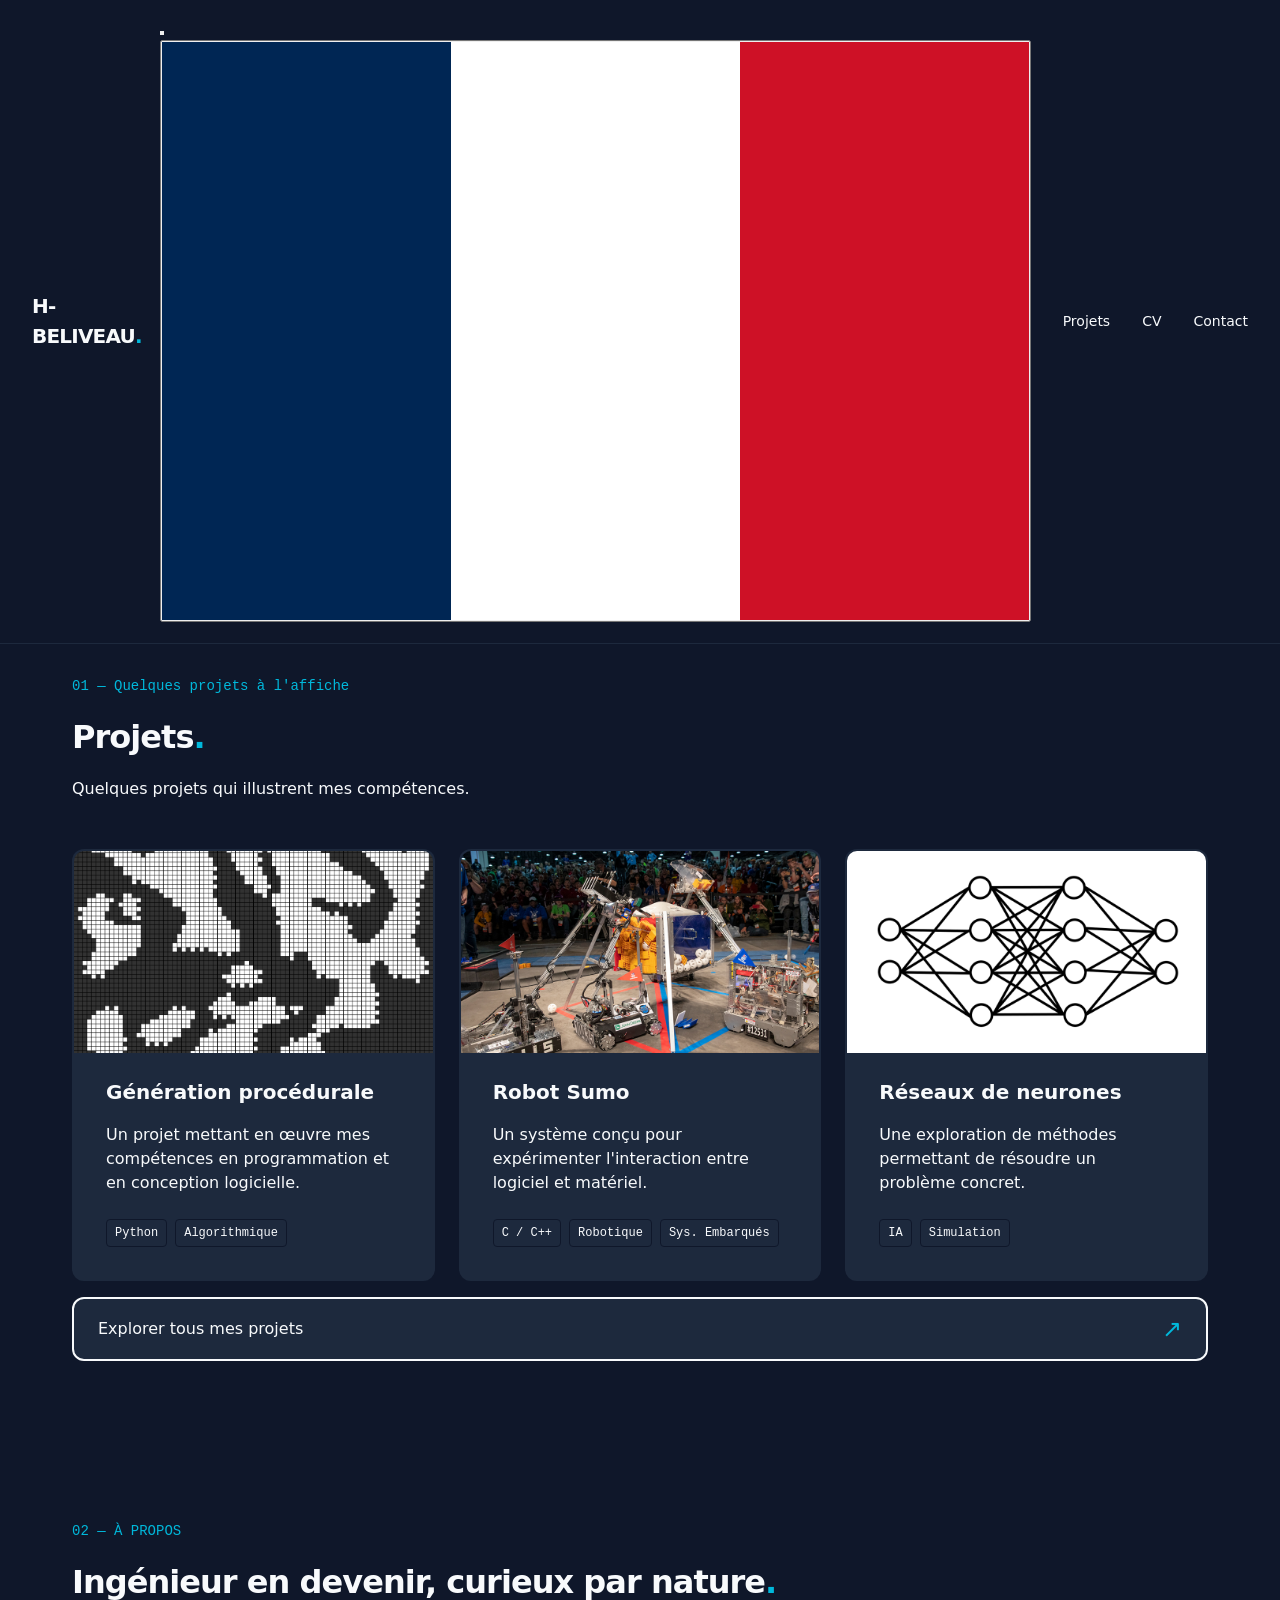
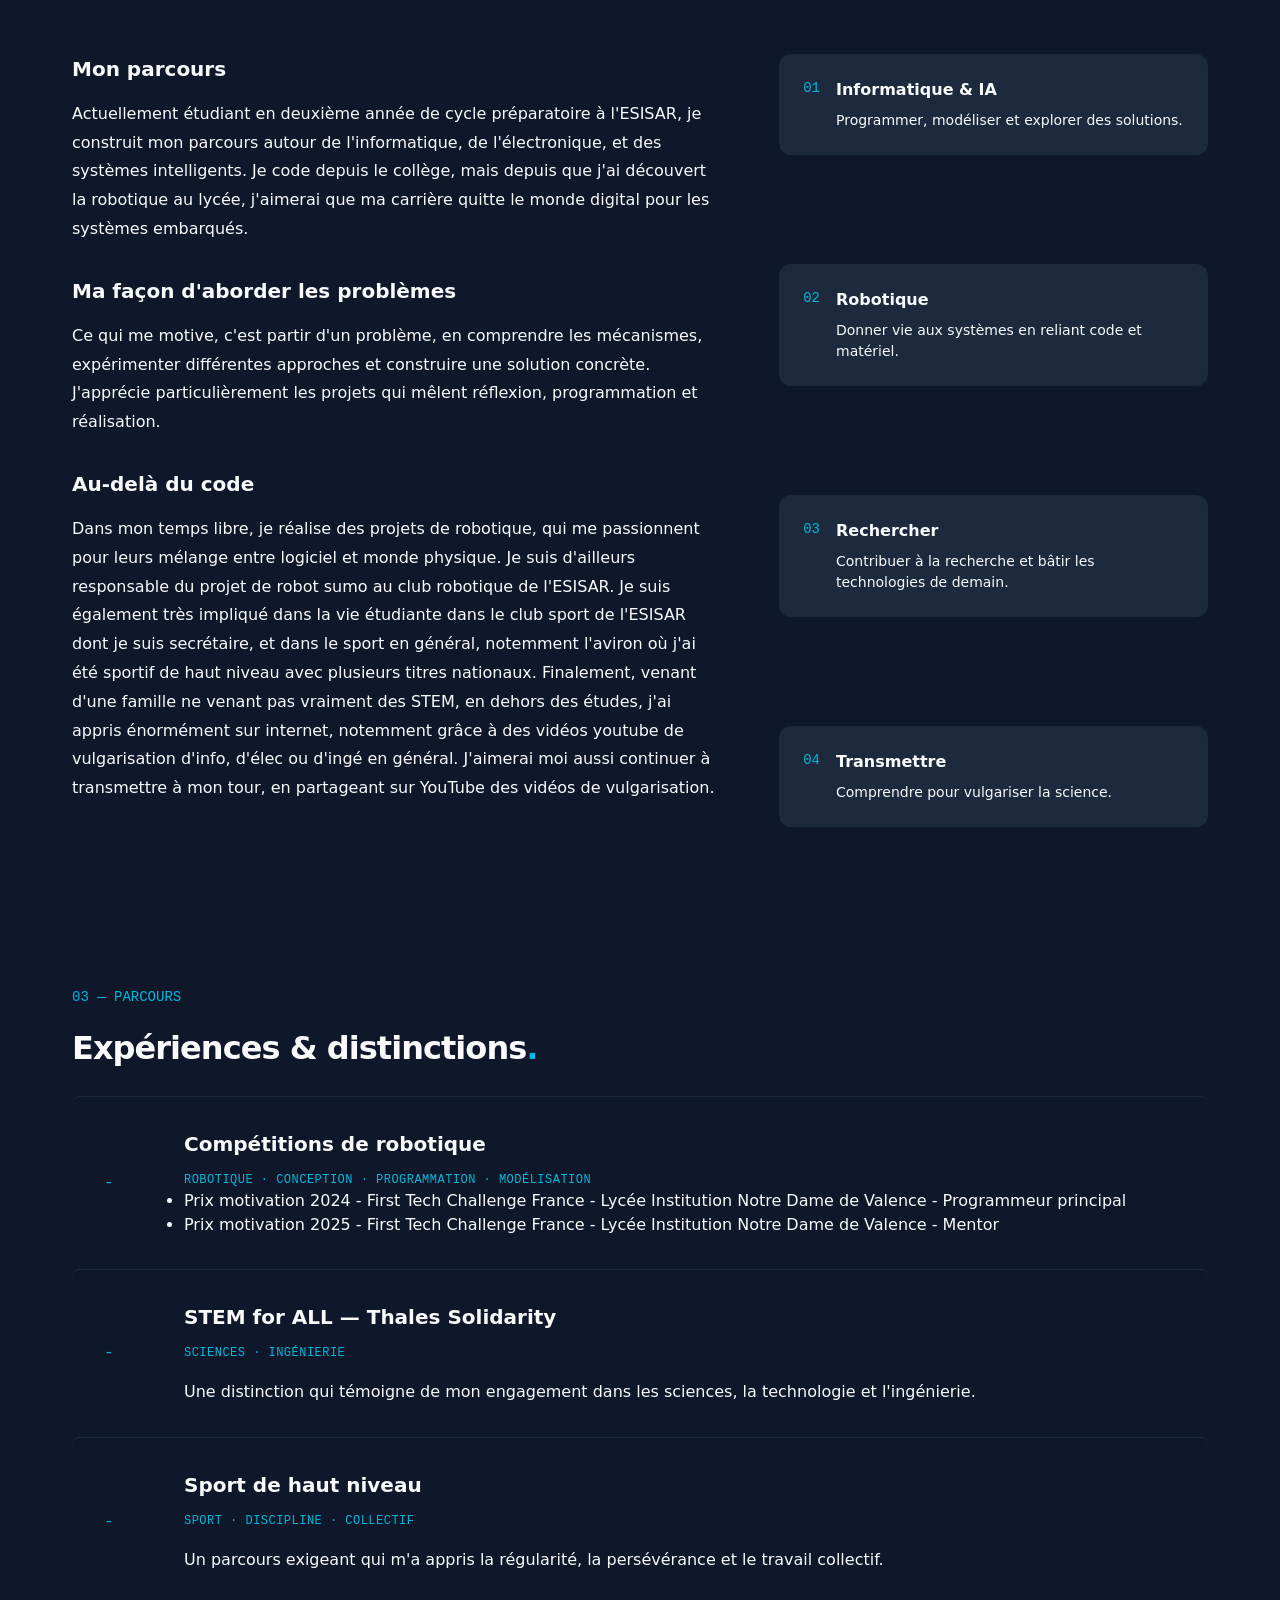
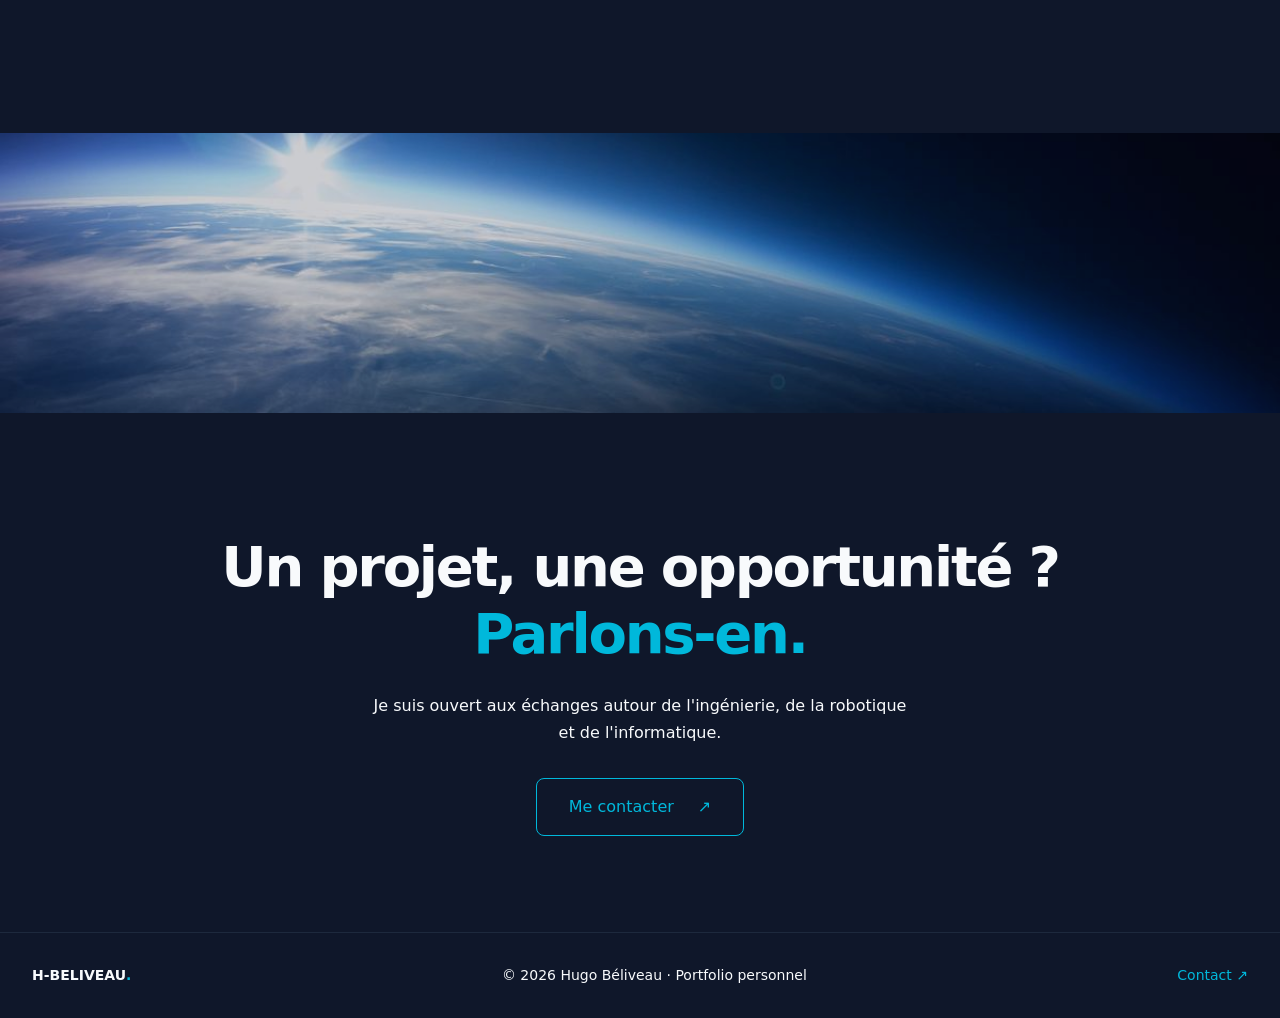
==== index-DESKTOP-DIQL46I.html @ 42231eb1 "Accueil du portfolio terminé" ====
<!DOCTYPE html>
<html lang="fr">
<head>
    <meta charset="UTF-8">
    <meta name="viewport" content="width=device-width, initial-scale=1.0">
    <title>Portfolio - H-BELIVEAU</title>

    <link href="styles/base/reset.css" rel="stylesheet">
    <link href="styles/base/variables.css" rel="stylesheet">
    <link href="styles/main.css" rel="stylesheet">

    <link href="styles/components/nav.css" rel="stylesheet">

    <script src="scripts/main.js" defer></script>

    <link rel="icon" type="image/png" href="assets/icons/logo.png">
</head>
<body>

<header class="site-header">
    <nav class="nav-container" aria-label="Navigation principale">
        <a class="nav-logo" href="index.html">H-BELIVEAU<span>.</span></a>

        <ul class="nav-links">
            <div class="nav-controls">
                <button id="theme-toggle" class="nav-control" aria-label="Changer de thème" title="Changer de thème">
                    <svg id="theme-icon" viewBox="0 0 24 24" aria-hidden="true">
                        <circle cx="12" cy="12" r="4"/>
                        <path d="M12 2v2m0 16v2M4.93 4.93l1.42 1.42m11.3 11.3 1.42 1.42M2 12h2m16 0h2M4.93 19.07l1.42-1.42m11.3-11.3 1.42-1.42"/>
                    </svg>
                </button>

                <span class="nav-control-divider" aria-hidden="true"></span>

                <button id="language-toggle" class="nav-control"
                        aria-label="Passer en anglais" title="Switch to English">
                    <img id="language-icon"
                        src="assets/icons/Flag_of_France.svg"
                        alt="">
                </button>
            </div>
            <li><a href="#projets">Projets</a></li>
            <li><a href="pages/cv.html">CV</a></li>
            <li><a href="pages/contact.html">Contact</a></li>
        </ul>
    </nav>
</header>

<main>
<section class="hero">
    <div class="hero-portrait-container">
        <img class="hero-portrait" src="assets/images/portrait.jpeg" alt="Portrait de Hugo Béliveau">
        <p class="portrait-name">Hugo Béliveau</p>
    </div>

    <div class="hero-content">
        <p class="hero-tag">ÉTUDIANT INGÉNIEUR · ESISAR</p>

        <h1 data-fr="Concevoir,<br><span>comprendre, innover.</span>"
            data-en="Design,<br><span>understand, innovate.</span>">
        </h1>

        <p class="hero-description">
            Passionné par l'informatique, la robotique et les systèmes intelligents,
            je transforme des idées en projets concrets.
        </p>

        <a class="hero-link" href="#projets">Découvrir mes projets ↗</a>
    </div>
</section>

<section class="projects" id="projets">
    <p class="section-tag">01 — Quelques projets à l'affiche</p>

    <h2>Projets<span>.</span></h2>
    <p class="projects-intro">
        Quelques projets qui illustrent mes compétences.
    </p>

    <div class="projects-grid">
        <article class="project-card">
            <img class="project-image" src="assets/images/python_sim.png" alt="Illustration du projet informatique">

            <h3>Génération procédurale</h3>
            <p>Un projet mettant en œuvre mes compétences en programmation et en conception logicielle.</p>
            <div class="project-tags">
                <span>Python</span>
                <span>Algorithmique</span>
            </div>
        </article>

        <article class="project-card">
            <img class="project-image" src="assets/images/ftc.png" alt="Illustration du projet informatique">

            <h3>Robot Sumo</h3>
            <p>Un système conçu pour expérimenter l'interaction entre logiciel et matériel.</p>
            <div class="project-tags">
                <span>C / C++</span>
                <span>Robotique</span>
                <span>Sys. Embarqués</span>
            </div>
        </article>

        <article class="project-card">
            <img class="project-image" src="assets/images/NeuralNetwork.png" alt="Illustration du projet informatique">

            <h3>Réseaux de neurones</h3>
            <p>Une exploration de méthodes permettant de résoudre un problème concret.</p>
            <div class="project-tags">
                <span>IA</span>
                <span>Simulation</span>
            </div>
        </article>
    </div>
    <a href="pages/projets.html" class="all-projects-link">
        <span>Explorer tous mes projets</span>
        <span class="all-projects-arrow">↗</span>
    </a>
</section>

<section class="about" id="apropos">
    <p class="section-tag">02 — À PROPOS</p>
    <h2>Ingénieur en devenir, curieux par nature<span>.</span></h2>

    <div class="about-content">
        <div class="about-text">
            <h3>Mon parcours</h3>
            <p>
                Actuellement étudiant en deuxième année de cycle préparatoire à l'ESISAR,
                je construit mon parcours autour de l'informatique, de l'électronique, et des systèmes intelligents.
                Je code depuis le collège, mais depuis que j'ai découvert la robotique au lycée, j'aimerai que ma
                carrière quitte le monde digital pour les systèmes embarqués.
            </p>

            <h3>Ma façon d'aborder les problèmes</h3>
            <p>
                Ce qui me motive, c'est partir d'un problème, en comprendre
                les mécanismes, expérimenter différentes approches et
                construire une solution concrète. J'apprécie particulièrement
                les projets qui mêlent réflexion, programmation et réalisation.
            </p>

            <h3>Au-delà du code</h3>
            <p>
                Dans mon temps libre, je réalise des projets de robotique, qui me passionnent pour leurs mélange entre logiciel
                et monde physique. Je suis d'ailleurs responsable du projet de robot sumo au club robotique de l'ESISAR.
                Je suis également très impliqué dans la vie étudiante dans le club sport de l'ESISAR dont je suis secrétaire, et 
                dans le sport en général, notemment l'aviron où j'ai été sportif de haut niveau avec plusieurs titres nationaux.
                Finalement, venant d'une famille ne venant pas vraiment des STEM, en dehors des études, j'ai appris énormément
                sur internet, notemment grâce à des vidéos youtube de vulgarisation d'info, d'élec ou d'ingé en général. J'aimerai
                moi aussi continuer à transmettre à mon tour, en partageant sur YouTube des vidéos de vulgarisation.
            </p>
        </div>

        <aside class="about-highlights">
            <div class="highlight">
                <span class="highlight-number">01</span>
                <div>
                    <h4>Informatique & IA</h4>
                    <p>Programmer, modéliser et explorer des solutions.</p>
                </div>
            </div>

            <div class="highlight">
                <span class="highlight-number">02</span>
                <div>
                    <h4>Robotique</h4>
                    <p>Donner vie aux systèmes en reliant code et matériel.</p>
                </div>
            </div>

            <div class="highlight">
                <span class="highlight-number">03</span>
                <div>
                    <h4>Rechercher</h4>
                    <p>Contribuer à la recherche et bâtir les technologies de demain.</p>
                </div>
            </div>

            <div class="highlight">
                <span class="highlight-number">04</span>
                <div>
                    <h4>Transmettre</h4>
                    <p>Comprendre pour vulgariser la science.</p>
                </div>
            </div>
        </aside>
    </div>
</section>

<section class="experience" id="experience">
    <p class="section-tag">03 — PARCOURS</p>
    <h2>Expériences & distinctions<span>.</span></h2>

    <div class="experience-list">
        <article class="experience-item">
            <span class="experience-number">-</span>
            <div class="experience-content">
                <h3>Compétitions de robotique</h3>
                <p class="experience-category">ROBOTIQUE · CONCEPTION · PROGRAMMATION · MODÉLISATION</p>
                <ul>
                    <li>Prix motivation 2024 - First Tech Challenge France - Lycée Institution Notre Dame de Valence - Programmeur principal</li>
                    <li>Prix motivation 2025 - First Tech Challenge France - Lycée Institution Notre Dame de Valence - Mentor</li>
                </ul>
            </div>
        </article>

        <article class="experience-item">
            <span class="experience-number">-</span>
            <div class="experience-content">
                <h3>STEM for ALL — Thales Solidarity</h3>
                <p class="experience-category">SCIENCES · INGÉNIERIE</p>
                <p>
                    Une distinction qui témoigne de mon engagement dans
                    les sciences, la technologie et l'ingénierie.
                </p>
            </div>
        </article>

        <article class="experience-item">
            <span class="experience-number">-</span>
            <div class="experience-content">
                <h3>Sport de haut niveau</h3>
                <p class="experience-category">SPORT · DISCIPLINE · COLLECTIF</p>
                <p>
                    Un parcours exigeant qui m'a appris la régularité,
                    la persévérance et le travail collectif.
                </p>
            </div>
        </article>
    </div>
</section>

<section class="visual-break" aria-hidden="true">
    <img src="assets/images/large_planet.jpg" alt="">
</section>

<section class="contact" id="contact">
    <h2>Un projet, une opportunité ?<br><span>Parlons-en.</span></h2>

    <p class="contact-description">
        Je suis ouvert aux échanges autour de l'ingénierie,
        de la robotique et de l'informatique.
    </p>

    <a class="contact-link" href="pages/contact.html">
        Me contacter <span>↗</span>
    </a>
</section>
</main>


<footer class="site-footer">
    <a class="footer-logo" href="index.html">H-BELIVEAU<span>.</span></a>
    <p>© 2026 Hugo Béliveau · Portfolio personnel</p>
    <a href="pages/contact.html">Contact ↗</a>
</footer>

</body>
</html>
---- styles/base/variables.css ----
:root {
    /* --- 1. PRIMITIFS : Couleurs brutes --- */
    --color-slate-900: rgb(15, 23, 42);
    --color-slate-800: rgb(29, 41, 61);
    --color-slate-50: rgb(248, 250, 252);
    --color-cyan-500: rgb(0, 184, 219);

    /* --- 2. SÉMANTIQUES : Rôles visuels --- */
    --bg-main: var(--color-slate-900);
    --bg-surface: var(--color-slate-800);
    --text-primary: var(--color-slate-50);
    --color-accent: var(--color-cyan-500);

    /* --- 3. TYPOGRAPHIE --- */
    --font-sans: 'Inter', system-ui, -apple-system, sans-serif;
    --font-mono: 'Fira Code', ui-monospace, monospace;

    --text-xs: 0.75rem;   /* 12px - Badges, petits tags */
    --text-sm: 0.875rem;  /* 14px - Métadonnées, dates, descriptions secondaires */
    --text-base: 1rem;    /* 16px - Corps de texte principal */
    --text-lg: 1.25rem;   /* 20px - Sous-titres, H3 */
    --text-xl: 1.5rem;    /* 24px - Titres de cartes, H2 */
    --text-2xl: 2rem;     /* 32px - Grands titres */
    --text-3xl: 2.5rem;   /* 40px - Titre principal du Hero */

    /* --- 4. ESPACEMENTS & RAYONS (Border Radius) --- */
    --space-3xs: 0.25rem; /*  4px - Espacement ultra-serré (ex: icône + texte) */
    --space-2xs: 0.5rem;  /*  8px - Padding interne des petits éléments */
    --space-xs:  0.75rem; /* 12px - Gap entre deux éléments proches */
    --space-md:  1rem;    /* 16px - Padding standard de carte ou bouton */
    --space-lg:  1.5rem;  /* 24px - Espacement entre sections secondaires */
    --space-xl:  2rem;    /* 32px - Marge entre blocs principaux */
    --space-2xl: 3rem;    /* 48px - Espace vertical entre grandes sections */
    
    --radius-sm: 4px;     /* Discret (inputs, petits badges) */
    --radius-md: 8px;     /* Intermédiaire (boutons, tags) */
    --radius-lg: 12px;    /* Marqué (cartes de projets, modales) */
    --radius-full: 9999px;/* Arrondi complet (pilules, avatars) */
}
---- styles/main.css ----
body {
    background-color: var(--bg-main);
    color: var(--text-primary);
    font-family: var(--font-sans);
}

main {
    padding-top: 100px;
}

.hero {
    display: flex;
    align-items: center;
    gap: 4rem;
    max-width: 1200px;
    margin: 0 auto;
    padding: var(--space-2xl) var(--space-xl);
}

.hero-portrait-container {
    position: relative;
    width: 300px;
    flex-shrink: 0;
    overflow: hidden;
    border-radius: var(--radius-lg);
}

.hero-portrait {
    width: 100%;
    aspect-ratio: 3 / 4;
    object-fit: cover;
}

.portrait-name {
    position: absolute;
    bottom: 0;
    left: 0;
    width: 100%;
    padding: var(--space-xs) var(--space-md);
    color: var(--text-primary);
    font-size: var(--text-lg);
    font-weight: 600;
}

.hero-content {
    flex: 1;
    min-width: 0;
}

@media (max-width: 700px) {
    .hero {
        flex-direction: column;
        align-items: flex-start;
        gap: var(--space-xl);
    }

    .hero-portrait-container {
        width: min(220px, 70%);
        align-self: center;
    }
}

.hero-tag {
    color: var(--color-accent);
    font-family: var(--font-mono);
    font-size: var(--text-sm);
    margin-bottom: var(--space-lg);
}

.hero h1 {
    font-size: clamp(2.5rem, 6vw, 4.5rem);
    line-height: 1.1;
    letter-spacing: -0.04em;
}

.hero h1 span {
    color: var(--color-accent);
}

.hero-description {
    max-width: 600px;
    margin-top: var(--space-lg);
    color: var(--color-slate-50);
    font-size: var(--text-lg);
}

.hero-link {
    display: inline-block;
    margin-top: var(--space-xl);
    padding: var(--space-md) var(--space-lg);
    border: 1px solid var(--color-accent);
    border-radius: var(--radius-md);
    color: var(--color-accent);
    text-decoration: none;
    transition: background-color 180ms ease, color 180ms ease;
}

.hero-link:hover {
    background-color: var(--color-accent);
    color: var(--bg-main);
}

.projects {
    max-width: 1200px;
    margin: 0 auto;
    padding: 5rem var(--space-xl);
}

.section-tag {
    color: var(--color-accent);
    font-family: var(--font-mono);
    font-size: var(--text-sm);
}

.projects h2 {
    margin-top: var(--space-md);
    font-size: var(--text-2xl);
    letter-spacing: -0.03em;
}

.projects h2 span {
    color: var(--color-accent);
}

.projects-intro {
    margin-top: var(--space-md);
    color: var(--color-slate-50);
}

.projects-grid {
    display: grid;
    grid-template-columns: repeat(3, minmax(0, 1fr));
    gap: var(--space-lg);
    margin-top: var(--space-2xl);
}

.project-card {
    padding: var(--space-xl);
    background-color: var(--bg-surface);
    border: 3px solid transparent;
    border-radius: var(--radius-lg);
    transition: border-color 180ms ease, transform 180ms ease;
}

.project-card:hover {
    border-color: var(--color-accent);
    transform: translateY(-4px);
}

.project-tags span:hover{
    border-color: var(--color-accent);
}

.project-number {
    color: var(--color-accent);
    font-family: var(--font-mono);
    font-size: var(--text-sm);
}

.project-card h3 {
    margin-top: var(--space-lg);
    font-size: var(--text-lg);
}

.project-card > p:not(.project-number) {
    margin-top: var(--space-md);
}

.project-tags {
    display: flex;
    flex-wrap: wrap;
    gap: var(--space-2xs);
    margin-top: var(--space-lg);
}

.project-tags span {
    padding: var(--space-3xs) var(--space-2xs);
    border: 1px solid var(--color-slate-900);
    border-radius: var(--radius-sm);
    font-family: var(--font-mono);
    font-size: var(--text-xs);
}

@media (max-width: 800px) {
    .projects-grid {
        grid-template-columns: repeat(2, minmax(0, 1fr));
    }
}

@media (max-width: 550px) {
    .projects {
        padding: var(--space-2xl) var(--space-md);
    }

    .projects-grid {
        grid-template-columns: 1fr;
    }
}

.project-card {
    padding: 0;
    overflow: hidden;
    background-color: var(--bg-surface);
    border: 2px solid transparent;
    border-radius: var(--radius-lg);
    transition: border-color 180ms ease, transform 180ms ease;
}

.project-image {
    width: 100%;
    aspect-ratio: 16 / 9;
    object-fit: cover;
}

.project-number,
.project-card h3,
.project-card > p:not(.project-number),
.project-tags {
    margin-left: var(--space-xl);
    margin-right: var(--space-xl);
}

.project-number {
    margin-top: var(--space-lg);
}

.project-tags {
    margin-top: var(--space-lg);
    margin-bottom: var(--space-xl);
}


.about {
    max-width: 1200px;
    margin: 0 auto;
    padding: 5rem var(--space-xl);
}

.about h2 {
    margin-top: var(--space-md);
    font-size: var(--text-2xl);
    letter-spacing: -0.03em;
}

.about h2 span {
    color: var(--color-accent);
}

.about-content {
    display: grid;
    grid-template-columns: 3fr 2fr;
    gap: 4rem;
    margin-top: var(--space-2xl);
}

.about-text p {
    margin-bottom: var(--space-lg);
    line-height: 1.8;
}

.about-skills {
    padding: var(--space-xl);
    background-color: var(--bg-surface);
    border-radius: var(--radius-lg);
}

.about-skills h3 {
    margin-bottom: var(--space-lg);
    font-size: var(--text-lg);
}

.about-skills ul {
    list-style: none;
}

.about-skills li {
    padding: var(--space-md) 0;
    border-bottom: 1px solid var(--bg-main);
}

.about-skills li:last-child {
    border-bottom: none;
}

@media (max-width: 700px) {
    .about {
        padding: var(--space-2xl) var(--space-md);
    }

    .about-content {
        grid-template-columns: 1fr;
        gap: var(--space-lg);
    }
}

.about-text h3 {
    margin-bottom: var(--space-md);
    font-size: var(--text-lg);
}

.about-text h3:not(:first-child) {
    margin-top: var(--space-xl);
}

.about-highlights {
    display: flex;
    flex-direction: column;
    gap: var(--space-lg);
}

.highlight {
    display: flex;
    gap: var(--space-md);
    padding: var(--space-lg);
    background-color: var(--bg-surface);
    border-radius: var(--radius-lg);
}

.highlight-number {
    color: var(--color-accent);
    font-family: var(--font-mono);
    font-size: var(--text-sm);
}

.highlight h4 {
    margin-bottom: var(--space-2xs);
}

.highlight p {
    font-size: var(--text-sm);
}

.about-highlights {
    display: flex;
    flex-direction: column;
    justify-content: space-between;
    height: 100%;
    gap: var(--space-lg);
}

.about-content {
    align-items: stretch;
}


.all-projects-link {
    display: flex;
    align-items: center;
    justify-content: space-between;
    margin-top: var(--space-md);
    padding: var(--space-xs) var(--space-lg);
    border: 2px solid var(--color-slate-50);
    border-radius: var(--radius-lg);
    color: var(--text-primary);
    text-decoration: none;
    background-color: var(--bg-surface);
    transition: border-color 180ms ease, color 180ms ease;
}

.all-projects-link:hover {
    border-color: var(--color-accent);
    color: var(--color-accent);
}

.all-projects-arrow {
    color: var(--color-accent);
    font-size: var(--text-xl);
    transition: transform 180ms ease;
}

.all-projects-link:hover .all-projects-arrow {
    transform: translate(4px, -4px);
}



.experience {
    max-width: 1200px;
    margin: 0 auto;
    padding: 5rem var(--space-xl);
}

.experience h2 {
    margin-top: var(--space-md);
    font-size: var(--text-2xl);
    letter-spacing: -0.03em;
}

.experience h2 span {
    color: var(--color-accent);
}

.experience-list {
    margin-top: var(--space-lg);
}

.experience-item {
    display: grid;
    grid-template-columns: 48px 1fr auto;
    align-items: center;
    gap: var(--space-xl);
    padding: var(--space-xl);
    border-top: 1px solid var(--bg-surface);
    border-radius: var(--radius-md);
    transition: background-color 180ms ease;
}

.experience-item:last-child {
}

.experience-item:hover {
    background-color: var(--bg-surface);
}

.experience-number {
    color: var(--color-accent);
    font-family: var(--font-mono);
    font-size: var(--text-base);
}

.experience-content h3 {
    font-size: var(--text-lg);
}

.experience-category {
    margin-top: var(--space-xs);
    color: var(--color-accent);
    font-family: var(--font-mono);
    font-size: var(--text-xs);
    letter-spacing: 0.04em;
}

.experience-content > p:last-child {
    margin-top: var(--space-md);
    line-height: 1.7;
}

.experience-arrow {
    color: var(--color-accent);
    font-size: var(--text-xl);
    transition: transform 180ms ease;
}

.experience-item:hover .experience-arrow {
    transform: translate(3px, -3px);
}

@media (max-width: 600px) {
    .experience-item {
        grid-template-columns: 32px 1fr;
        gap: var(--space-md);
        padding: var(--space-lg) var(--space-xs);
    }

    .experience-arrow {
        display: none;
    }
}



.contact {
    max-width: 1200px;
    margin: 0 auto;
    padding: 6rem var(--space-xl);
    text-align: center;
}

.contact h2 {
    margin-top: var(--space-lg);
    font-size: clamp(2rem, 5vw, 3.5rem);
    line-height: 1.2;
    letter-spacing: -0.04em;
}

.contact h2 span {
    color: var(--color-accent);
}

.contact-description {
    max-width: 550px;
    margin: var(--space-lg) auto 0;
    line-height: 1.7;
}

.contact-link {
    display: inline-flex;
    align-items: center;
    gap: var(--space-lg);
    margin-top: var(--space-xl);
    padding: var(--space-md) var(--space-xl);
    border: 1px solid var(--color-accent);
    border-radius: var(--radius-md);
    color: var(--color-accent);
    text-decoration: none;
    transition: background-color 180ms ease, color 180ms ease;
}

.contact-link:hover {
    background-color: var(--color-accent);
    color: var(--bg-main);
}



.site-footer {
    display: flex;
    align-items: center;
    justify-content: space-between;
    gap: var(--space-lg);
    padding: var(--space-xl);
    border-top: 1px solid var(--bg-surface);
    font-size: var(--text-sm);
}

.footer-logo {
    color: var(--text-primary);
    font-weight: 700;
    text-decoration: none;
}

.footer-logo span {
    color: var(--color-accent);
}

.site-footer p {
    color: var(--color-slate-50);
}

.site-footer > a:last-child {
    color: var(--color-accent);
    text-decoration: none;
}

@media (max-width: 600px) {
    .site-footer {
        flex-direction: column;
        text-align: center;
    }
}



.visual-break {
    width: 100%;
    height: 280px;
    overflow: hidden;
    margin-top: var(--space-2xl);
}

.visual-break img {
    width: 100%;
    height: 100%;
    object-fit: cover;
    object-position: center;
    opacity: 0.8;
}

@media (max-width: 600px) {
    .visual-break {
        height: 180px;
    }
}
---- styles/components/nav.css ----
.site-header {
    position: fixed;
    top: 0;
    left: 0;
    width: 100%;
    z-index: 1000;
    background-color: var(--bg-main);
    border-bottom: 1px solid var(--bg-surface);
}

.nav-container {
    display: flex;
    align-items: center;
    justify-content: space-between;
    max-width: 1500px;
    margin: 0 auto;
    padding: var(--space-md) var(--space-xl);
}

.nav-logo {
    color: var(--text-primary);
    font-size: var(--text-lg);
    font-weight: 700;
    text-decoration: none;
    letter-spacing: -0.04em;
}

.nav-logo span {
    color: var(--color-accent);
}

.nav-links {
    display: flex;
    align-items: center;
    gap: var(--space-xl);
    list-style: none;
}

.nav-links a {
    color: var(--text-primary);
    font-size: var(--text-sm);
    text-decoration: none;
    transition: color 180ms ease;
}

.nav-links a:hover {
    color: var(--color-accent);
}

.nav-links a:focus-visible,
.nav-logo:focus-visible {
    outline: 2px solid var(--color-accent);
    outline-offset: 4px;
    border-radius: var(--radius-sm);
}

@media (max-width: 600px) {
    .nav-container {
        padding: var(--space-md);
        flex-wrap: wrap;
        gap: var(--space-md);
    }

    .nav-links {
        gap: var(--space-md);
        flex-wrap: wrap;
    }
}
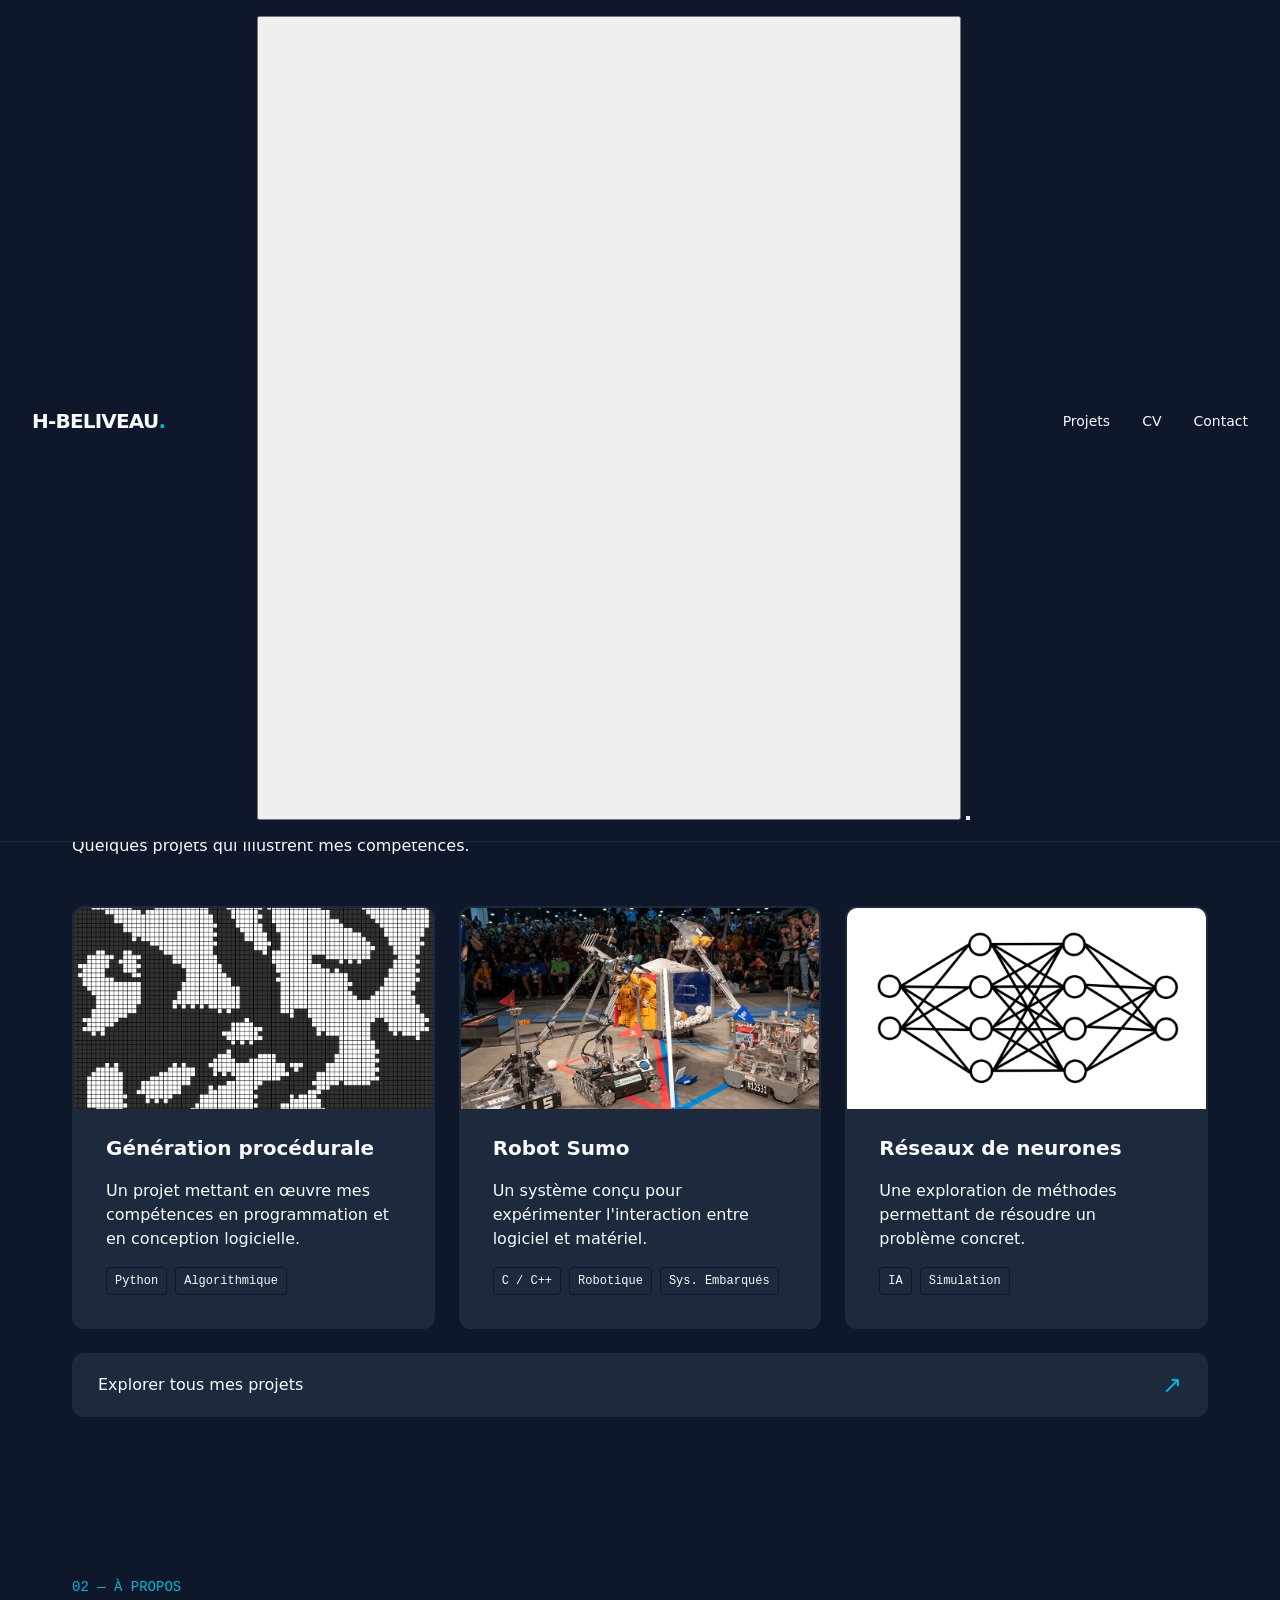
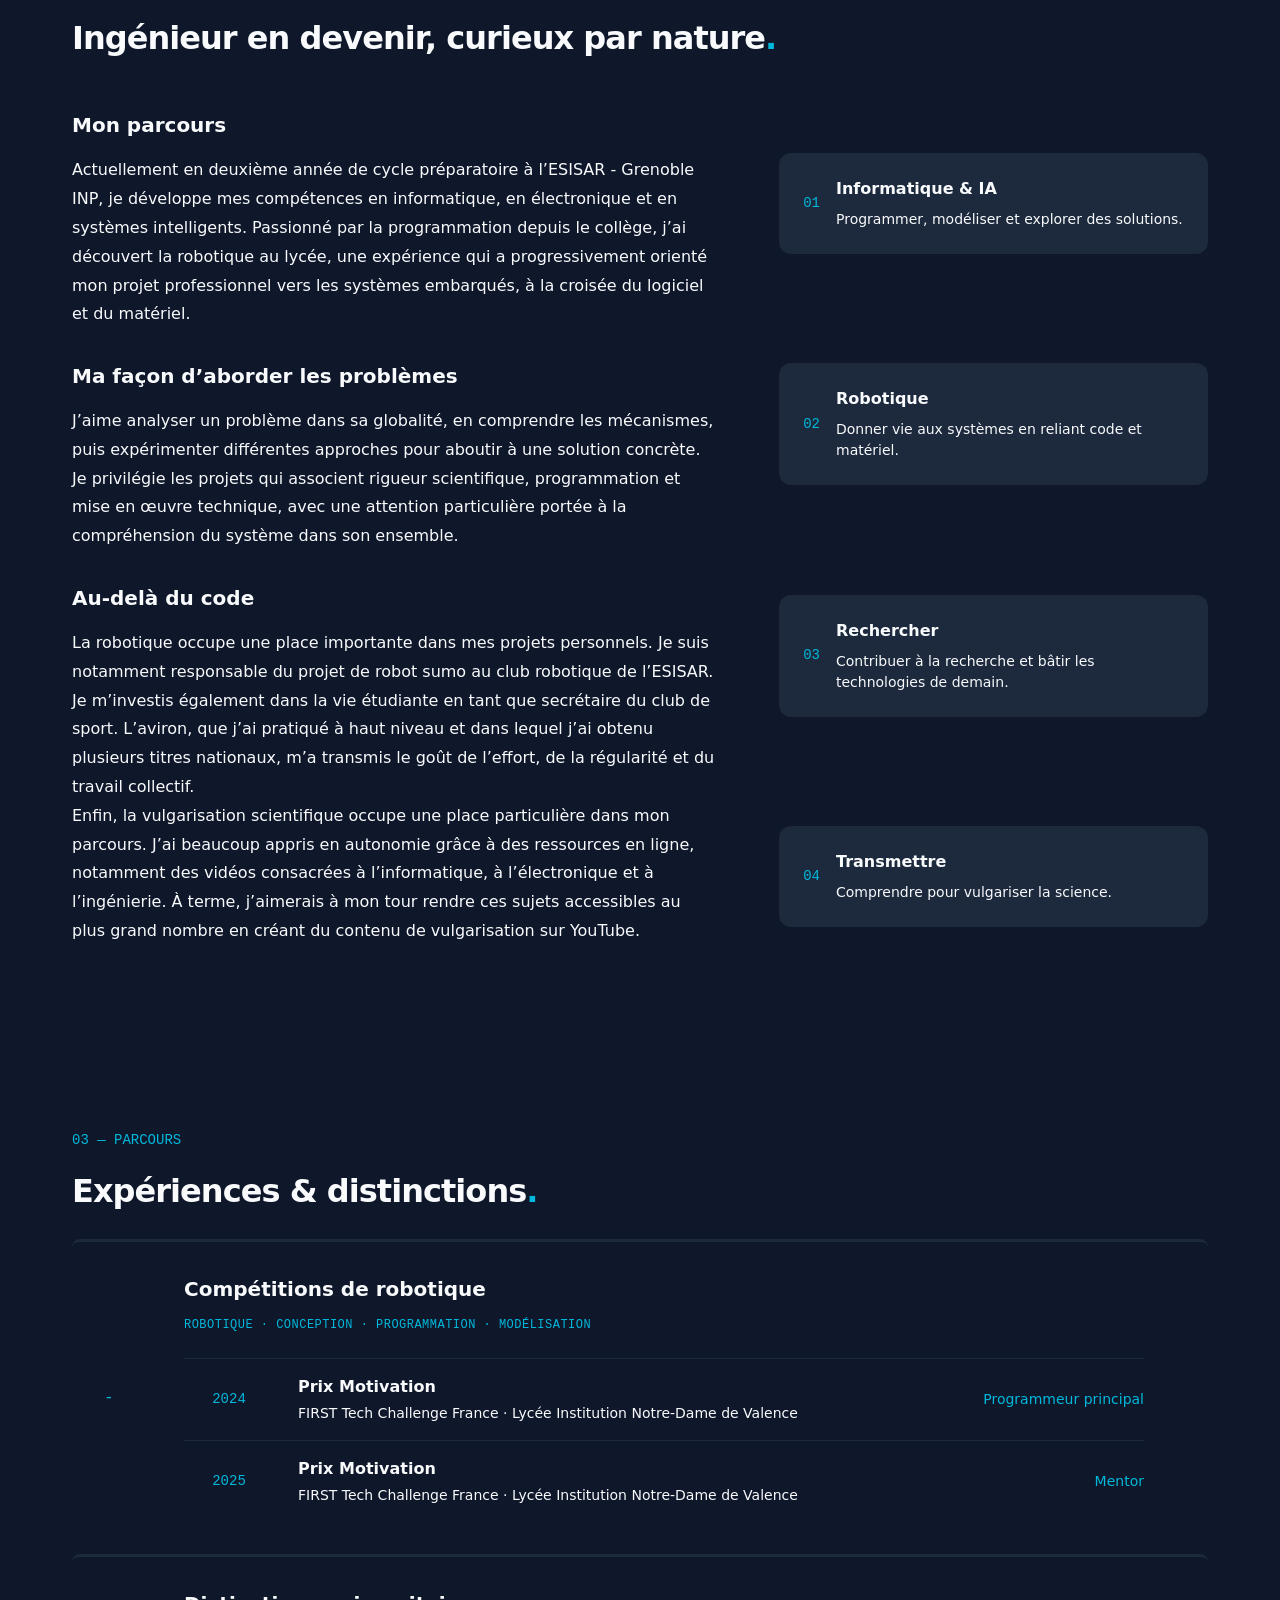
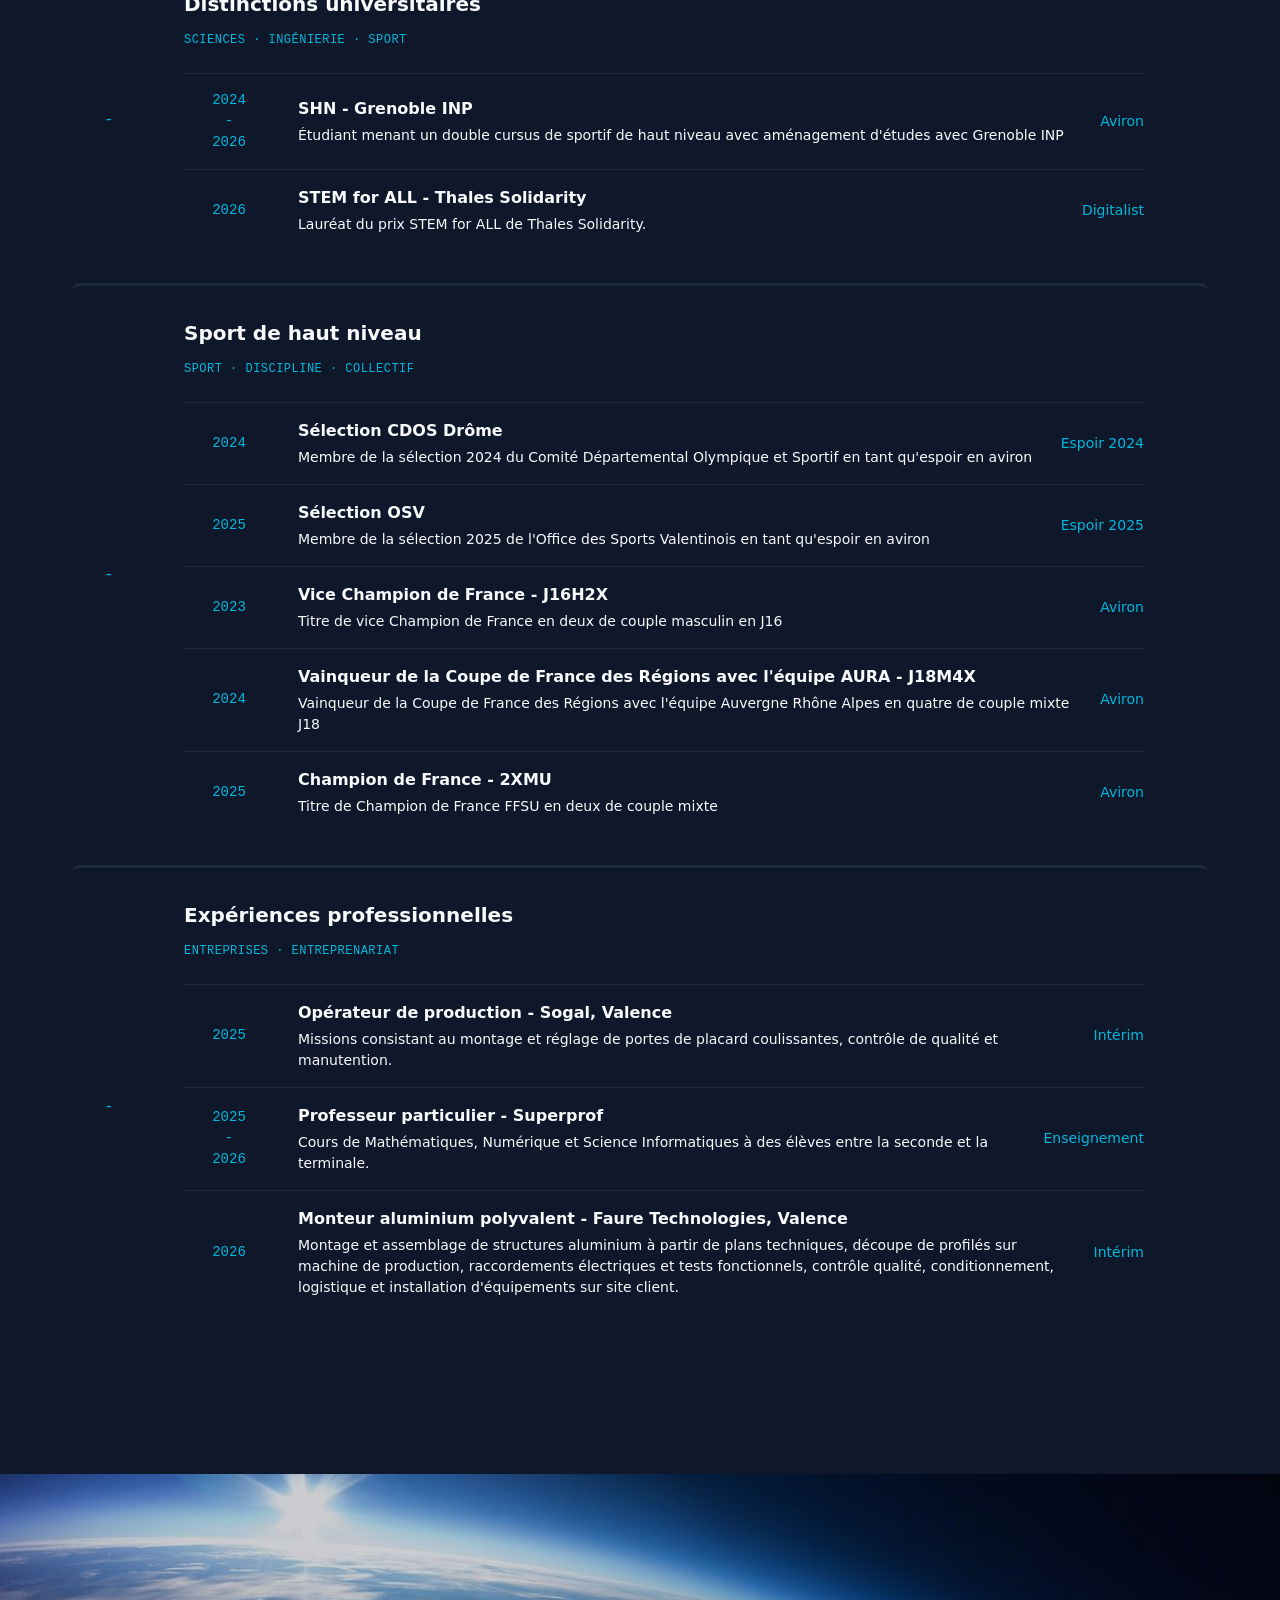
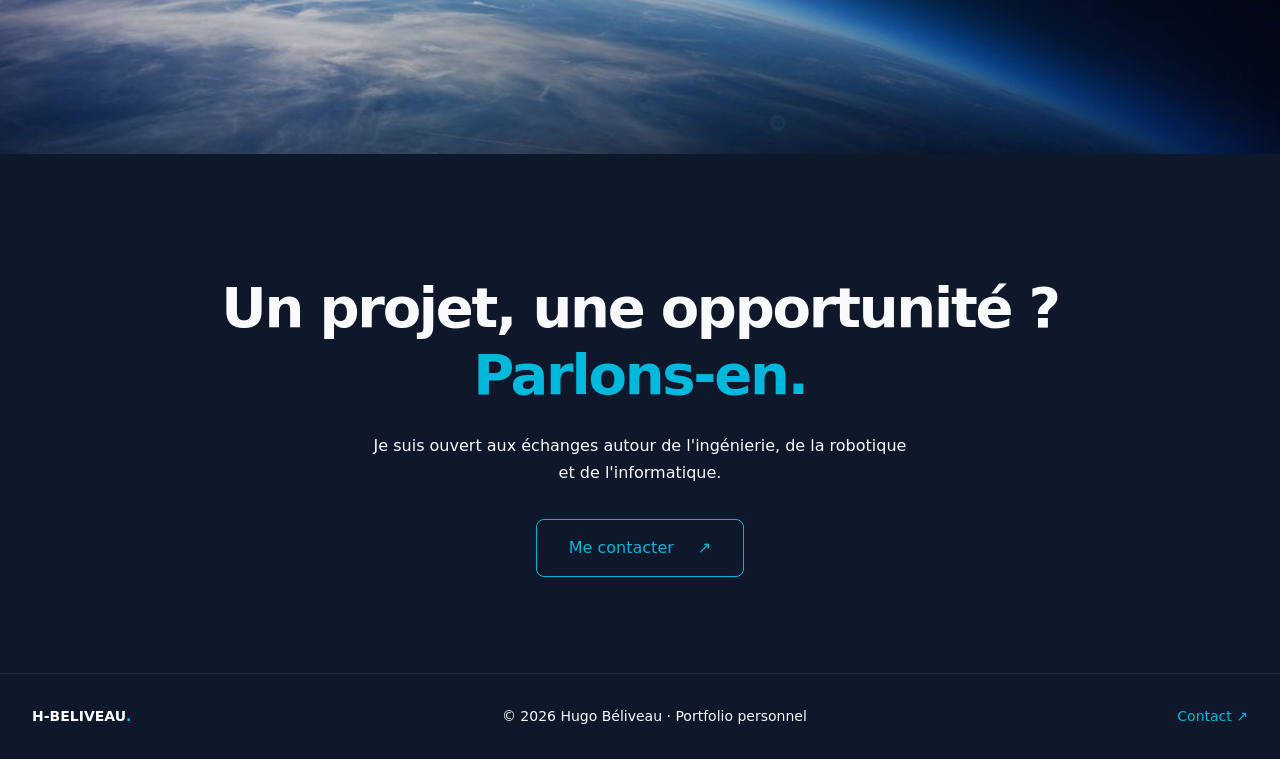
==== commit d7496682: "Ajout du projet : Réseaux de Neurones. Non terminé necessite des images en plus et vérification." ====
--- a/index-DESKTOP-DIQL46I.html
+++ b/index-DESKTOP-DIQL46I.html
@@ -8,147 +8,280 @@
     <link href="styles/base/reset.css" rel="stylesheet">
     <link href="styles/base/variables.css" rel="stylesheet">
     <link href="styles/main.css" rel="stylesheet">
-
     <link href="styles/components/nav.css" rel="stylesheet">
+    <link href="styles/components/footer.css" rel="stylesheet">
+
+    <link href="styles/home/hero.css" rel="stylesheet">
+    <link href="styles/home/projects.css" rel="stylesheet">
+    <link href="styles/home/about.css" rel="stylesheet">
+    <link href="styles/home/highlight.css" rel="stylesheet">
+    <link href="styles/home/experience.css" rel="stylesheet">
+    <link href="styles/home/visual-break.css" rel="stylesheet">
+    <link href="styles/home/contact.css" rel="stylesheet">
 
     <script src="scripts/main.js" defer></script>
 
     <link rel="icon" type="image/png" href="assets/icons/logo.png">
+
+    <meta property="og:title" content="Portfolio - Hugo BELIVEAU" />
+    <meta property="og:description" content="Engineer Student
+    2nd year at ESISAR – Grenoble INP
+    Portolio in English / Portfolio en Français" />
+    <meta property="og:image" content="https://h-beliveau.github.io/assets/images/image_presentation.png" />
+    <meta property="og:url" content="https://h-beliveau.github.io/" />
+    <meta property="og:type" content="website" />
+    <meta name="author" content="h-beliveau.github">
+    <!-- X/Twitter -->
+    <meta name="twitter:card" content="summary_large_image">
+    <meta name="twitter:image" content="https://h-beliveau.github.io/assets/images/image_presentation.png">
+    <!-- Open Graph -->
+    <meta property="article:author" content="h-beliveau.github">
+    <meta property="article:published_time" content="2026-10-04T20:37:58.434Z">
+    <meta property="og:image" content="https://h-beliveau.github.io/assets/images/image_presentation.png">
+    <meta name="description" content="Engineer Student
+    2nd year at ESISAR – Grenoble INP
+    Portolio in English / Portfolio en Français">
 </head>
 <body>
 
 <header class="site-header">
     <nav class="nav-container" aria-label="Navigation principale">
-        <a class="nav-logo" href="index.html">H-BELIVEAU<span>.</span></a>
+
+        <a class="nav-logo" href="index.html">
+            H-BELIVEAU<span>.</span>
+        </a>
+
+        <div class="nav-controls">
+            <button id="theme-toggle" class="nav-control"
+                    aria-label="Changer de thème" title="Changer de thème">
+                <img id="theme-icon"
+                     src="assets/icons/moon-svgrepo-com.svg" alt="">
+            </button>
+
+            <span class="nav-control-divider" aria-hidden="true"></span>
+
+            <button id="language-toggle" class="nav-control"
+                    aria-label="Passer en anglais" title="Switch to English">
+                <img id="language-icon"
+                     src="https://kapowaz.github.io/circle-flags/flags/fr.svg"
+                     alt="">
+            </button>
+        </div>
 
         <ul class="nav-links">
-            <div class="nav-controls">
-                <button id="theme-toggle" class="nav-control" aria-label="Changer de thème" title="Changer de thème">
-                    <svg id="theme-icon" viewBox="0 0 24 24" aria-hidden="true">
-                        <circle cx="12" cy="12" r="4"/>
-                        <path d="M12 2v2m0 16v2M4.93 4.93l1.42 1.42m11.3 11.3 1.42 1.42M2 12h2m16 0h2M4.93 19.07l1.42-1.42m11.3-11.3 1.42-1.42"/>
-                    </svg>
-                </button>
-
-                <span class="nav-control-divider" aria-hidden="true"></span>
-
-                <button id="language-toggle" class="nav-control"
-                        aria-label="Passer en anglais" title="Switch to English">
-                    <img id="language-icon"
-                        src="assets/icons/Flag_of_France.svg"
-                        alt="">
-                </button>
-            </div>
-            <li><a href="#projets">Projets</a></li>
+            <li><a href="pages/projects.html" data-fr="Projets" data-en="Projects">Projets</a></li>
             <li><a href="pages/cv.html">CV</a></li>
             <li><a href="pages/contact.html">Contact</a></li>
         </ul>
+
     </nav>
 </header>
 
 <main>
+    
 <section class="hero">
     <div class="hero-portrait-container">
-        <img class="hero-portrait" src="assets/images/portrait.jpeg" alt="Portrait de Hugo Béliveau">
+        <img class="hero-portrait"
+             src="assets/images/compressed/portrait.jpg"
+             alt="Portrait de Hugo Béliveau">
         <p class="portrait-name">Hugo Béliveau</p>
     </div>
 
     <div class="hero-content">
-        <p class="hero-tag">ÉTUDIANT INGÉNIEUR · ESISAR</p>
+        <p class="hero-tag"
+           data-fr="ÉTUDIANT INGÉNIEUR · ESISAR"
+           data-en="ENGINEERING STUDENT · ESISAR">
+            ÉTUDIANT INGÉNIEUR · ESISAR
+        </p>
 
         <h1 data-fr="Concevoir,<br><span>comprendre, innover.</span>"
             data-en="Design,<br><span>understand, innovate.</span>">
+            Concevoir,<br>
+            <span>comprendre, innover.</span>
         </h1>
 
-        <p class="hero-description">
+        <p class="hero-description"
+           data-fr="Passionné par l'informatique, la robotique et les systèmes intelligents, je transforme des idées en projets concrets."
+           data-en="Passionate about computer science, robotics and intelligent systems, I turn ideas into real-world projects.">
             Passionné par l'informatique, la robotique et les systèmes intelligents,
             je transforme des idées en projets concrets.
         </p>
 
-        <a class="hero-link" href="#projets">Découvrir mes projets ↗</a>
+        <a class="hero-link"
+           href="#projets"
+           data-fr="Découvrir mes projets ↗"
+           data-en="Explore my projects ↗">
+            Découvrir mes projets ↗
+        </a>
     </div>
 </section>
 
 <section class="projects" id="projets">
-    <p class="section-tag">01 — Quelques projets à l'affiche</p>
-
-    <h2>Projets<span>.</span></h2>
-    <p class="projects-intro">
+    <p class="section-tag"
+       data-fr="01 — Quelques projets à l'affiche"
+       data-en="01 — Selected projects">
+        01 — Quelques projets à l'affiche
+    </p>
+
+    <h2 data-fr="Projets<span>.</span>"
+        data-en="Projects<span>.</span>">
+        Projets<span>.</span>
+    </h2>
+
+    <p class="projects-intro"
+       data-fr="Quelques projets qui illustrent mes compétences."
+       data-en="A selection of projects showcasing my skills.">
         Quelques projets qui illustrent mes compétences.
     </p>
 
     <div class="projects-grid">
         <article class="project-card">
-            <img class="project-image" src="assets/images/python_sim.png" alt="Illustration du projet informatique">
-
-            <h3>Génération procédurale</h3>
-            <p>Un projet mettant en œuvre mes compétences en programmation et en conception logicielle.</p>
-            <div class="project-tags">
-                <span>Python</span>
-                <span>Algorithmique</span>
-            </div>
+            <a href="projects/p-0000/project.html" class="project-card-link" aria-label="Découvrir le projet Génération procédurale">
+                <img class="project-image"
+                    src="assets/images/compressed/python_sim.png"
+                    alt="Illustration du projet informatique">
+
+                <h3 data-fr="Génération procédurale"
+                    data-en="Procedural Generation">
+                    Génération procédurale
+                </h3>
+
+                <p data-fr="Un projet mettant en œuvre mes compétences en programmation et en conception logicielle."
+                data-en="A project showcasing my programming and software design skills.">
+                    Un projet mettant en œuvre mes compétences en programmation et en conception logicielle.
+                </p>
+
+                <div class="project-tags">
+                    <span>Python</span>
+                    <span data-fr="Algorithmique" data-en="Algorithms">Algorithmique</span>
+                </div>
+            </a>
         </article>
 
         <article class="project-card">
-            <img class="project-image" src="assets/images/ftc.png" alt="Illustration du projet informatique">
-
-            <h3>Robot Sumo</h3>
-            <p>Un système conçu pour expérimenter l'interaction entre logiciel et matériel.</p>
-            <div class="project-tags">
-                <span>C / C++</span>
-                <span>Robotique</span>
-                <span>Sys. Embarqués</span>
-            </div>
+            <a href="projects/p-0000/project.html" class="project-card-link" aria-label="Découvrir le projet Génération procédurale">
+                <img class="project-image"
+                    src="assets/images/compressed/ftc.png"
+                    alt="Illustration du projet informatique">
+
+                <h3 data-fr="Robot Sumo" data-en="Sumo Robot">
+                    Robot Sumo
+                </h3>
+
+                <p data-fr="Un système conçu pour expérimenter l'interaction entre logiciel et matériel.<br>"
+                data-en="A system designed to explore the interaction between software and hardware.<br>">
+                    Un système conçu pour expérimenter l'interaction entre logiciel et matériel.<br>
+                </p>
+
+                <div class="project-tags">
+                    <span>C / C++</span>
+                    <span>Robotique</span>
+                    <span data-fr="Sys. Embarqués" data-en="Embedded Systems">Sys. Embarqués</span>
+                </div>
+            </a>
         </article>
 
         <article class="project-card">
-            <img class="project-image" src="assets/images/NeuralNetwork.png" alt="Illustration du projet informatique">
-
-            <h3>Réseaux de neurones</h3>
-            <p>Une exploration de méthodes permettant de résoudre un problème concret.</p>
-            <div class="project-tags">
-                <span>IA</span>
-                <span>Simulation</span>
-            </div>
+            <a href="projects/p-0000/project.html" class="project-card-link" aria-label="Découvrir le projet Génération procédurale">
+                <img class="project-image"
+                    src="assets/images/compressed/NeuralNetwork.png"
+                    alt="Illustration du projet informatique">
+
+                <h3 data-fr="Réseaux de neurones"
+                    data-en="Neural Networks">
+                    Réseaux de neurones
+                </h3>
+
+                <p data-fr="Une exploration de méthodes permettant de résoudre un problème concret."
+                data-en="An exploration of methods for solving a real-world problem.">
+                    Une exploration de méthodes permettant de résoudre un problème concret.
+                </p>
+
+                <div class="project-tags">
+                    <span data-fr="IA" data-en="AI">IA</span>
+                    <span data-fr="Simulation" data-en="Simulation">Simulation</span>
+                </div>
+            </a>
         </article>
     </div>
+
     <a href="pages/projets.html" class="all-projects-link">
-        <span>Explorer tous mes projets</span>
-        <span class="all-projects-arrow">↗</span>
+        <span data-fr="Explorer tous mes projets"
+              data-en="Explore all my projects">
+            Explorer tous mes projets
+        </span>
+        <span class="all-projects-arrow" aria-hidden="true">↗</span>
     </a>
 </section>
 
 <section class="about" id="apropos">
-    <p class="section-tag">02 — À PROPOS</p>
-    <h2>Ingénieur en devenir, curieux par nature<span>.</span></h2>
+    <p class="section-tag"
+       data-fr="02 — À PROPOS"
+       data-en="02 — ABOUT ME">
+        02 — À PROPOS
+    </p>
+
+    <h2 data-fr="Ingénieur en devenir, curieux par nature<span>.</span>"
+        data-en="Future engineer, curious by nature<span>.</span>">
+        Ingénieur en devenir, curieux par nature<span>.</span>
+    </h2>
 
     <div class="about-content">
+
         <div class="about-text">
-            <h3>Mon parcours</h3>
-            <p>
-                Actuellement étudiant en deuxième année de cycle préparatoire à l'ESISAR,
-                je construit mon parcours autour de l'informatique, de l'électronique, et des systèmes intelligents.
-                Je code depuis le collège, mais depuis que j'ai découvert la robotique au lycée, j'aimerai que ma
-                carrière quitte le monde digital pour les systèmes embarqués.
+            <h3 data-fr="Mon parcours" data-en="My Background">
+                Mon parcours
+            </h3>
+
+            <p
+                data-fr="Actuellement en deuxième année de cycle préparatoire à l’ESISAR - Grenoble INP, je développe mes compétences en informatique, en électronique et en systèmes intelligents. Passionné par la programmation depuis le collège, j’ai découvert la robotique au lycée, une expérience qui a progressivement orienté mon projet professionnel vers les systèmes embarqués, à la croisée du logiciel et du matériel."
+                data-en="Currently in the second year of the preparatory cycle at ESISAR - Grenoble INP, I am developing my skills in computer science, electronics, and intelligent systems. I have been passionate about programming since middle school and discovered robotics in high school. This experience gradually shaped my career ambitions towards embedded systems, at the intersection of software and hardware.">
+                Actuellement en deuxième année de cycle préparatoire à l’ESISAR
+                - Grenoble INP, je développe mes compétences en informatique,
+                en électronique et en systèmes intelligents. Passionné par la
+                programmation depuis le collège, j’ai découvert la robotique au
+                lycée, une expérience qui a progressivement orienté mon projet
+                professionnel vers les systèmes embarqués, à la croisée du
+                logiciel et du matériel.
             </p>
 
-            <h3>Ma façon d'aborder les problèmes</h3>
-            <p>
-                Ce qui me motive, c'est partir d'un problème, en comprendre
-                les mécanismes, expérimenter différentes approches et
-                construire une solution concrète. J'apprécie particulièrement
-                les projets qui mêlent réflexion, programmation et réalisation.
+            <h3
+                data-fr="Ma façon d’aborder les problèmes"
+                data-en="My Approach to Problem-Solving">
+                Ma façon d’aborder les problèmes
+            </h3>
+
+            <p
+                data-fr="J’aime analyser un problème dans sa globalité, en comprendre les mécanismes, puis expérimenter différentes approches pour aboutir à une solution concrète. Je privilégie les projets qui associent rigueur scientifique, programmation et mise en œuvre technique, avec une attention particulière portée à la compréhension du système dans son ensemble."
+                data-en="I enjoy looking at problems from a broader perspective, understanding how they work, and experimenting with different approaches to find practical solutions. I am particularly drawn to projects that combine scientific rigor, programming, and hands-on engineering, with a strong focus on understanding the system as a whole.">
+                J’aime analyser un problème dans sa globalité, en comprendre
+                les mécanismes, puis expérimenter différentes approches pour
+                aboutir à une solution concrète. Je privilégie les projets qui
+                associent rigueur scientifique, programmation et mise en œuvre
+                technique, avec une attention particulière portée à la
+                compréhension du système dans son ensemble.
             </p>
 
-            <h3>Au-delà du code</h3>
-            <p>
-                Dans mon temps libre, je réalise des projets de robotique, qui me passionnent pour leurs mélange entre logiciel
-                et monde physique. Je suis d'ailleurs responsable du projet de robot sumo au club robotique de l'ESISAR.
-                Je suis également très impliqué dans la vie étudiante dans le club sport de l'ESISAR dont je suis secrétaire, et 
-                dans le sport en général, notemment l'aviron où j'ai été sportif de haut niveau avec plusieurs titres nationaux.
-                Finalement, venant d'une famille ne venant pas vraiment des STEM, en dehors des études, j'ai appris énormément
-                sur internet, notemment grâce à des vidéos youtube de vulgarisation d'info, d'élec ou d'ingé en général. J'aimerai
-                moi aussi continuer à transmettre à mon tour, en partageant sur YouTube des vidéos de vulgarisation.
+            <h3 data-fr="Au-delà du code" data-en="Beyond Coding">
+                Au-delà du code
+            </h3>
+
+            <p
+                data-fr="La robotique occupe une place importante dans mes projets personnels. Je suis notamment responsable du projet de robot sumo au club robotique de l’ESISAR. Je m’investis également dans la vie étudiante en tant que secrétaire du club de sport. L’aviron, que j’ai pratiqué à haut niveau et dans lequel j’ai obtenu plusieurs titres nationaux, m’a transmis le goût de l’effort, de la régularité et du travail collectif.<br>Enfin, la vulgarisation scientifique occupe une place particulière dans mon parcours. J’ai beaucoup appris en autonomie grâce à des ressources en ligne, notamment des vidéos consacrées à l’informatique, à l’électronique et à l’ingénierie. À terme, j’aimerais à mon tour rendre ces sujets accessibles au plus grand nombre en créant du contenu de vulgarisation sur YouTube."
+                data-en="Robotics plays an important role in my personal projects. I lead the sumo robot project at ESISAR’s robotics club, and I am also involved in student life as secretary of the sports club. Competitive rowing, which I pursued at a high level and in which I earned several national titles, taught me the value of dedication, consistency, and teamwork.<br>Science communication is also particularly important to me. I have learned a great deal independently through online resources, especially videos about computer science, electronics, and engineering. In the future, I would like to make these subjects accessible to a wider audience by creating educational science and technology content on YouTube.">
+                La robotique occupe une place importante dans mes projets
+                personnels. Je suis notamment responsable du projet de robot
+                sumo au club robotique de l’ESISAR. Je m’investis également
+                dans la vie étudiante en tant que secrétaire du club de sport.
+                L’aviron, que j’ai pratiqué à haut niveau et dans lequel j’ai
+                obtenu plusieurs titres nationaux, m’a transmis le goût de
+                l’effort, de la régularité et du travail collectif.<br>
+                Enfin, la vulgarisation scientifique occupe une place particulière
+                dans mon parcours. J’ai beaucoup appris en autonomie grâce à des
+                ressources en ligne, notamment des vidéos consacrées à
+                l’informatique, à l’électronique et à l’ingénierie. À terme,
+                j’aimerais à mon tour rendre ces sujets accessibles au plus grand
+                nombre en créant du contenu de vulgarisation sur YouTube.
             </p>
         </div>
 
@@ -156,32 +289,57 @@
             <div class="highlight">
                 <span class="highlight-number">01</span>
                 <div>
-                    <h4>Informatique & IA</h4>
-                    <p>Programmer, modéliser et explorer des solutions.</p>
+                    <h4 data-fr="Informatique & IA"
+                        data-en="Computer Science & AI">
+                        Informatique & IA
+                    </h4>
+                    <p
+                        data-fr="Programmer, modéliser et explorer des solutions."
+                        data-en="Programming, modeling, and exploring solutions.">
+                        Programmer, modéliser et explorer des solutions.
+                    </p>
                 </div>
             </div>
 
             <div class="highlight">
                 <span class="highlight-number">02</span>
                 <div>
-                    <h4>Robotique</h4>
-                    <p>Donner vie aux systèmes en reliant code et matériel.</p>
+                    <h4 data-fr="Robotique" data-en="Robotics">
+                        Robotique
+                    </h4>
+                    <p
+                        data-fr="Donner vie aux systèmes en reliant code et matériel."
+                        data-en="Bringing systems to life by connecting software and hardware.">
+                        Donner vie aux systèmes en reliant code et matériel.
+                    </p>
                 </div>
             </div>
 
             <div class="highlight">
                 <span class="highlight-number">03</span>
                 <div>
-                    <h4>Rechercher</h4>
-                    <p>Contribuer à la recherche et bâtir les technologies de demain.</p>
+                    <h4 data-fr="Rechercher" data-en="Research">
+                        Rechercher
+                    </h4>
+                    <p
+                        data-fr="Contribuer à la recherche et bâtir les technologies de demain."
+                        data-en="Contributing to research and building tomorrow’s technologies.">
+                        Contribuer à la recherche et bâtir les technologies de demain.
+                    </p>
                 </div>
             </div>
 
             <div class="highlight">
                 <span class="highlight-number">04</span>
                 <div>
-                    <h4>Transmettre</h4>
-                    <p>Comprendre pour vulgariser la science.</p>
+                    <h4 data-fr="Transmettre" data-en="Sharing Knowledge">
+                        Transmettre
+                    </h4>
+                    <p
+                        data-fr="Comprendre pour vulgariser la science."
+                        data-en="Understanding science to make it accessible to everyone.">
+                        Comprendre pour vulgariser la science.
+                    </p>
                 </div>
             </div>
         </aside>
@@ -189,61 +347,342 @@
 </section>
 
 <section class="experience" id="experience">
-    <p class="section-tag">03 — PARCOURS</p>
-    <h2>Expériences & distinctions<span>.</span></h2>
+    <p class="section-tag"
+       data-fr="03 — PARCOURS"
+       data-en="03 — EXPERIENCE">
+        03 — PARCOURS
+    </p>
+
+    <h2 data-fr="Expériences & distinctions<span>.</span>"
+        data-en="Experience & Achievements<span>.</span>">
+        Expériences & distinctions<span>.</span>
+    </h2>
 
     <div class="experience-list">
         <article class="experience-item">
             <span class="experience-number">-</span>
+
             <div class="experience-content">
-                <h3>Compétitions de robotique</h3>
-                <p class="experience-category">ROBOTIQUE · CONCEPTION · PROGRAMMATION · MODÉLISATION</p>
-                <ul>
-                    <li>Prix motivation 2024 - First Tech Challenge France - Lycée Institution Notre Dame de Valence - Programmeur principal</li>
-                    <li>Prix motivation 2025 - First Tech Challenge France - Lycée Institution Notre Dame de Valence - Mentor</li>
-                </ul>
+                <h3 data-fr="Compétitions de robotique"
+                    data-en="Robotics Competitions">
+                    Compétitions de robotique
+                </h3>
+
+                <p class="experience-category"
+                   data-fr="ROBOTIQUE · CONCEPTION · PROGRAMMATION · MODÉLISATION"
+                   data-en="ROBOTICS · DESIGN · PROGRAMMING · MODELING">
+                    ROBOTIQUE · CONCEPTION · PROGRAMMATION · MODÉLISATION
+                </p>
+
+                <div class="awards-list">
+                    <div class="award-line">
+                        <span class="award-year">2024</span>
+                        <div class="award-details">
+                            <h4 data-fr="Prix Motivation"
+                                data-en="Motivation Award">
+                                Prix Motivation
+                            </h4>
+                            <p data-fr="FIRST Tech Challenge France · Lycée Institution Notre-Dame de Valence"
+                               data-en="FIRST Tech Challenge France · Institution Notre-Dame de Valence High School">
+                                FIRST Tech Challenge France · Lycée Institution Notre-Dame de Valence
+                            </p>
+                        </div>
+                        <span class="award-role"
+                              data-fr="Programmeur principal"
+                              data-en="Lead Programmer">
+                            Programmeur principal
+                        </span>
+                    </div>
+
+                    <div class="award-line">
+                        <span class="award-year">2025</span>
+                        <div class="award-details">
+                            <h4 data-fr="Prix Motivation"
+                                data-en="Motivation Award">
+                                Prix Motivation
+                            </h4>
+                            <p data-fr="FIRST Tech Challenge France · Lycée Institution Notre-Dame de Valence"
+                               data-en="FIRST Tech Challenge France · Institution Notre-Dame de Valence High School">
+                                FIRST Tech Challenge France · Lycée Institution Notre-Dame de Valence
+                            </p>
+                        </div>
+                        <span class="award-role"
+                              data-fr="Mentor"
+                              data-en="Mentor">
+                            Mentor
+                        </span>
+                    </div>
+                </div>
             </div>
         </article>
 
         <article class="experience-item">
             <span class="experience-number">-</span>
+
             <div class="experience-content">
-                <h3>STEM for ALL — Thales Solidarity</h3>
-                <p class="experience-category">SCIENCES · INGÉNIERIE</p>
-                <p>
-                    Une distinction qui témoigne de mon engagement dans
-                    les sciences, la technologie et l'ingénierie.
+                <h3 data-fr="Distinctions universitaires"
+                    data-en="Academic Distinctions">
+                    Distinctions universitaires
+                </h3>
+
+                <p class="experience-category"
+                   data-fr="SCIENCES · INGÉNIERIE · SPORT"
+                   data-en="SCIENCE · ENGINEERING · SPORTS">
+                    SCIENCES · INGÉNIERIE · SPORT
                 </p>
+
+                <div class="awards-list">
+                    <div class="award-line">
+                        <span class="award-year">2024<br>-<br>2026</span>
+                        <div class="award-details">
+                            <h4>SHN - Grenoble INP</h4>
+                            <p data-fr="Étudiant menant un double cursus de sportif de haut niveau avec aménagement d'études avec Grenoble INP"
+                               data-en="Student-athlete enrolled in Grenoble INP's high-performance sports program, with an adapted academic schedule.">
+                                Étudiant menant un double cursus de sportif de haut niveau avec aménagement d'études avec Grenoble INP
+                            </p>
+                        </div>
+                        <span class="award-role"
+                              data-fr="Aviron"
+                              data-en="Rowing">
+                            Aviron
+                        </span>
+                    </div>
+
+                    <div class="award-line">
+                        <span class="award-year">2026</span>
+                        <div class="award-details">
+                            <h4>STEM for ALL - Thales Solidarity</h4>
+                            <p data-fr="Lauréat du prix STEM for ALL de Thales Solidarity."
+                               data-en="Recipient of the STEM for ALL award from Thales Solidarity.">
+                                Lauréat du prix STEM for ALL de Thales Solidarity.
+                            </p>
+                        </div>
+                        <span class="award-role"
+                              data-fr="Digitalist"
+                              data-en="Digitalist">
+                            Digitalist
+                        </span>
+                    </div>
+                </div>
             </div>
         </article>
 
         <article class="experience-item">
             <span class="experience-number">-</span>
+
             <div class="experience-content">
-                <h3>Sport de haut niveau</h3>
-                <p class="experience-category">SPORT · DISCIPLINE · COLLECTIF</p>
-                <p>
-                    Un parcours exigeant qui m'a appris la régularité,
-                    la persévérance et le travail collectif.
+                <h3 data-fr="Sport de haut niveau"
+                    data-en="High-Performance Sports">
+                    Sport de haut niveau
+                </h3>
+
+                <p class="experience-category"
+                   data-fr="SPORT · DISCIPLINE · COLLECTIF"
+                   data-en="SPORT · DISCIPLINE · TEAMWORK">
+                    SPORT · DISCIPLINE · COLLECTIF
                 </p>
+
+                <div class="awards-list">
+                    <div class="award-line">
+                        <span class="award-year">2024</span>
+                        <div class="award-details">
+                            <h4 data-fr="Sélection CDOS Drôme"
+                                data-en="CDOS Drôme Selection">
+                                Sélection CDOS Drôme
+                            </h4>
+                            <p data-fr="Membre de la sélection 2024 du Comité Départemental Olympique et Sportif en tant qu'espoir en aviron"
+                               data-en="Selected as a promising young rowing athlete for the 2024 Drôme Departmental Olympic and Sports Committee team.">
+                                Membre de la sélection 2024 du Comité Départemental Olympique et Sportif en tant qu'espoir en aviron
+                            </p>
+                        </div>
+                        <span class="award-role"
+                              data-fr="Espoir 2024"
+                              data-en="2024 Prospect">
+                            Espoir 2024
+                        </span>
+                    </div>
+
+                    <div class="award-line">
+                        <span class="award-year">2025</span>
+                        <div class="award-details">
+                            <h4 data-fr="Sélection OSV"
+                                data-en="OSV Selection">
+                                Sélection OSV
+                            </h4>
+                            <p data-fr="Membre de la sélection 2025 de l'Office des Sports Valentinois en tant qu'espoir en aviron"
+                               data-en="Selected as a promising young rowing athlete for the 2025 Office des Sports Valentinois team.">
+                                Membre de la sélection 2025 de l'Office des Sports Valentinois en tant qu'espoir en aviron
+                            </p>
+                        </div>
+                        <span class="award-role"
+                              data-fr="Espoir 2025"
+                              data-en="2025 Prospect">
+                            Espoir 2025
+                        </span>
+                    </div>
+
+                    <div class="award-line">
+                        <span class="award-year">2023</span>
+                        <div class="award-details">
+                            <h4 data-fr="Vice Champion de France - J16H2X"
+                                data-en="French Junior Vice-Champion - J16 Men's Double Sculls">
+                                Vice Champion de France J16H2X
+                            </h4>
+                            <p data-fr="Titre de vice Champion de France en deux de couple masculin en J16"
+                               data-en="French runner-up in the J16 men's double sculls category.">
+                                Titre de vice Champion de France en deux de couple masculin en J16
+                            </p>
+                        </div>
+                        <span class="award-role"
+                              data-fr="Aviron"
+                              data-en="Rowing">
+                            Aviron
+                        </span>
+                    </div>
+                    
+                    <div class="award-line">
+                        <span class="award-year">2024</span>
+                        <div class="award-details">
+                            <h4 data-fr="Vainqueur de la Coupe de France des Régions avec l'équipe AURA - J18M4X"
+                                data-en="Winner of the French Regional Cup with AURA's team - J18 Mixed Quatuor Sculls">
+                                Vainqueur de la Coupe de France des Régions avec l'équipe AURA en J18M4X
+                            </h4>
+                            <p data-fr="Vainqueur de la Coupe de France des Régions avec l'équipe Auvergne Rhône Alpes en quatre de couple mixte J18"
+                               data-en="Winner of the French Regional Cup with Auvergne Rhône Alpes' team in J18 mixed quadruple sculls">
+                                Vainqueur de la Coupe de France des Régions avec l'équipe Auvergne Rhône Alpes en quatre de couple mixte J18
+                            </p>
+                        </div>
+                        <span class="award-role"
+                              data-fr="Aviron"
+                              data-en="Rowing">
+                            Aviron
+                        </span>
+                    </div>
+
+                    <div class="award-line">
+                        <span class="award-year">2025</span>
+                        <div class="award-details">
+                            <h4 data-fr="Champion de France - 2XMU"
+                                data-en="French Champion - Mixed Double Sculls">
+                                Champion de France 2XMU
+                            </h4>
+                            <p data-fr="Titre de Champion de France FFSU en deux de couple mixte"
+                               data-en="French FFSU Champion in mixed double sculls.">
+                                Titre de Champion de France FFSU en deux de couple mixte
+                            </p>
+                        </div>
+                        <span class="award-role"
+                              data-fr="Aviron"
+                              data-en="Rowing">
+                            Aviron
+                        </span>
+                    </div>
+                </div>
+            </div>
+        </article>
+
+        <article class="experience-item">
+            <span class="experience-number">-</span>
+
+            <div class="experience-content">
+                <h3 data-fr="Expériences professionnelles"
+                    data-en="Professional Experience">
+                    Expériences professionnelles
+                </h3>
+
+                <p class="experience-category"
+                   data-fr="ENTREPRISES · ENTREPRENARIAT"
+                   data-en="INDUSTRY · ENTREPRENEURSHIP">
+                    ENTREPRISES · ENTREPRENARIAT
+                </p>
+
+                <div class="awards-list">
+                    <div class="award-line">
+                        <span class="award-year">2025</span>
+                        <div class="award-details">
+                            <h4 data-fr="Opérateur de production - Sogal, Valence"
+                                data-en="Production Operator - Sogal, Valence">
+                                Opérateur de production - Sogal, Valence
+                            </h4>
+                            <p data-fr="Missions consistant au montage et réglage de portes de placard coulissantes, contrôle de qualité et manutention."
+                               data-en="Assembled and adjusted sliding wardrobe doors, performed quality inspections, and handled materials.">
+                                Missions consistant au montage et réglage de portes de placard coulissantes, contrôle de qualité et manutention.
+                            </p>
+                        </div>
+                        <span class="award-role"
+                              data-fr="Intérim"
+                              data-en="Temporary">
+                            Intérim
+                        </span>
+                    </div>
+
+                    <div class="award-line">
+                        <span class="award-year">2025<br>-<br>2026</span>
+                        <div class="award-details">
+                            <h4 data-fr="Professeur particulier - Superprof"
+                                data-en="Private Tutor - Superprof">
+                                Professeur particulier - Superprof
+                            </h4>
+                            <p data-fr="Cours de Mathématiques, Numérique et Science Informatiques à des élèves entre la seconde et la terminale."
+                               data-en="Tutored high school students from Year 10 to Year 12 in Mathematics and Computer Science.">
+                                Cours de Mathématiques, Numérique et Science Informatiques à des élèves entre la seconde et la terminale.
+                            </p>
+                        </div>
+                        <span class="award-role"
+                              data-fr="Enseignement"
+                              data-en="Tutoring">
+                            Enseignement
+                        </span>
+                    </div>
+
+                    <div class="award-line">
+                        <span class="award-year">2026</span>
+                        <div class="award-details">
+                            <h4 data-fr="Monteur aluminium polyvalent - Faure Technologies, Valence"
+                                data-en="Aluminium Assembly Technician - Faure Technologies, Valence">
+                                Monteur aluminium polyvalent - Faure Technologies, Valence
+                            </h4>
+                            <p data-fr="Montage et assemblage de structures aluminium à partir de plans techniques, découpe de profilés sur machine de production, raccordements électriques et tests fonctionnels, contrôle qualité, conditionnement, logistique et installation d'équipements sur site client."
+                               data-en="Assembled aluminium structures from technical drawings, cut profiles using production machinery, carried out electrical connections and functional tests, performed quality checks, handled packaging and logistics, and installed equipment at customer sites.">
+                                Montage et assemblage de structures aluminium à partir de plans techniques,
+                                découpe de profilés sur machine de production, raccordements électriques et tests fonctionnels,
+                                contrôle qualité, conditionnement, logistique et installation d'équipements sur site client.
+                            </p>
+                        </div>
+                        <span class="award-role"
+                              data-fr="Intérim"
+                              data-en="Temporary">
+                            Intérim
+                        </span>
+                    </div>
+                </div>
             </div>
         </article>
     </div>
 </section>
 
 <section class="visual-break" aria-hidden="true">
-    <img src="assets/images/large_planet.jpg" alt="">
+    <img src="assets/images/compressed/large_planet.jpg" alt="">
 </section>
 
 <section class="contact" id="contact">
-    <h2>Un projet, une opportunité ?<br><span>Parlons-en.</span></h2>
-
-    <p class="contact-description">
+    <h2 data-fr="Un projet, une opportunité ?<br><span>Parlons-en.</span>"
+        data-en="A project, an opportunity?<br><span>Let's talk.</span>">
+        Un projet, une opportunité ?<br>
+        <span>Parlons-en.</span>
+    </h2>
+
+    <p class="contact-description"
+       data-fr="Je suis ouvert aux échanges autour de l'ingénierie, de la robotique et de l'informatique."
+       data-en="I'm open to discussions about engineering, robotics, and computer science.">
         Je suis ouvert aux échanges autour de l'ingénierie,
         de la robotique et de l'informatique.
     </p>
 
-    <a class="contact-link" href="pages/contact.html">
+    <a class="contact-link"
+       href="pages/contact.html"
+       data-fr="Me contacter <span>↗</span>"
+       data-en="Get in touch <span>↗</span>">
         Me contacter <span>↗</span>
     </a>
 </section>
@@ -251,8 +690,15 @@
 
 
 <footer class="site-footer">
-    <a class="footer-logo" href="index.html">H-BELIVEAU<span>.</span></a>
-    <p>© 2026 Hugo Béliveau · Portfolio personnel</p>
+    <a class="footer-logo" href="../index.html">
+        H-BELIVEAU<span>.</span>
+    </a>
+
+    <p data-fr="© 2026 Hugo Béliveau · Portfolio personnel"
+       data-en="© 2026 Hugo Béliveau · Personal portfolio">
+        © 2026 Hugo Béliveau · Portfolio personnel
+    </p>
+
     <a href="pages/contact.html">Contact ↗</a>
 </footer>
 
--- a/styles/main.css
+++ b/styles/main.css
@@ -7,557 +7,3 @@
 main {
     padding-top: 100px;
 }
-
-.hero {
-    display: flex;
-    align-items: center;
-    gap: 4rem;
-    max-width: 1200px;
-    margin: 0 auto;
-    padding: var(--space-2xl) var(--space-xl);
-}
-
-.hero-portrait-container {
-    position: relative;
-    width: 300px;
-    flex-shrink: 0;
-    overflow: hidden;
-    border-radius: var(--radius-lg);
-}
-
-.hero-portrait {
-    width: 100%;
-    aspect-ratio: 3 / 4;
-    object-fit: cover;
-}
-
-.portrait-name {
-    position: absolute;
-    bottom: 0;
-    left: 0;
-    width: 100%;
-    padding: var(--space-xs) var(--space-md);
-    color: var(--text-primary);
-    font-size: var(--text-lg);
-    font-weight: 600;
-}
-
-.hero-content {
-    flex: 1;
-    min-width: 0;
-}
-
-@media (max-width: 700px) {
-    .hero {
-        flex-direction: column;
-        align-items: flex-start;
-        gap: var(--space-xl);
-    }
-
-    .hero-portrait-container {
-        width: min(220px, 70%);
-        align-self: center;
-    }
-}
-
-.hero-tag {
-    color: var(--color-accent);
-    font-family: var(--font-mono);
-    font-size: var(--text-sm);
-    margin-bottom: var(--space-lg);
-}
-
-.hero h1 {
-    font-size: clamp(2.5rem, 6vw, 4.5rem);
-    line-height: 1.1;
-    letter-spacing: -0.04em;
-}
-
-.hero h1 span {
-    color: var(--color-accent);
-}
-
-.hero-description {
-    max-width: 600px;
-    margin-top: var(--space-lg);
-    color: var(--color-slate-50);
-    font-size: var(--text-lg);
-}
-
-.hero-link {
-    display: inline-block;
-    margin-top: var(--space-xl);
-    padding: var(--space-md) var(--space-lg);
-    border: 1px solid var(--color-accent);
-    border-radius: var(--radius-md);
-    color: var(--color-accent);
-    text-decoration: none;
-    transition: background-color 180ms ease, color 180ms ease;
-}
-
-.hero-link:hover {
-    background-color: var(--color-accent);
-    color: var(--bg-main);
-}
-
-.projects {
-    max-width: 1200px;
-    margin: 0 auto;
-    padding: 5rem var(--space-xl);
-}
-
-.section-tag {
-    color: var(--color-accent);
-    font-family: var(--font-mono);
-    font-size: var(--text-sm);
-}
-
-.projects h2 {
-    margin-top: var(--space-md);
-    font-size: var(--text-2xl);
-    letter-spacing: -0.03em;
-}
-
-.projects h2 span {
-    color: var(--color-accent);
-}
-
-.projects-intro {
-    margin-top: var(--space-md);
-    color: var(--color-slate-50);
-}
-
-.projects-grid {
-    display: grid;
-    grid-template-columns: repeat(3, minmax(0, 1fr));
-    gap: var(--space-lg);
-    margin-top: var(--space-2xl);
-}
-
-.project-card {
-    padding: var(--space-xl);
-    background-color: var(--bg-surface);
-    border: 3px solid transparent;
-    border-radius: var(--radius-lg);
-    transition: border-color 180ms ease, transform 180ms ease;
-}
-
-.project-card:hover {
-    border-color: var(--color-accent);
-    transform: translateY(-4px);
-}
-
-.project-tags span:hover{
-    border-color: var(--color-accent);
-}
-
-.project-number {
-    color: var(--color-accent);
-    font-family: var(--font-mono);
-    font-size: var(--text-sm);
-}
-
-.project-card h3 {
-    margin-top: var(--space-lg);
-    font-size: var(--text-lg);
-}
-
-.project-card > p:not(.project-number) {
-    margin-top: var(--space-md);
-}
-
-.project-tags {
-    display: flex;
-    flex-wrap: wrap;
-    gap: var(--space-2xs);
-    margin-top: var(--space-lg);
-}
-
-.project-tags span {
-    padding: var(--space-3xs) var(--space-2xs);
-    border: 1px solid var(--color-slate-900);
-    border-radius: var(--radius-sm);
-    font-family: var(--font-mono);
-    font-size: var(--text-xs);
-}
-
-@media (max-width: 800px) {
-    .projects-grid {
-        grid-template-columns: repeat(2, minmax(0, 1fr));
-    }
-}
-
-@media (max-width: 550px) {
-    .projects {
-        padding: var(--space-2xl) var(--space-md);
-    }
-
-    .projects-grid {
-        grid-template-columns: 1fr;
-    }
-}
-
-.project-card {
-    padding: 0;
-    overflow: hidden;
-    background-color: var(--bg-surface);
-    border: 2px solid transparent;
-    border-radius: var(--radius-lg);
-    transition: border-color 180ms ease, transform 180ms ease;
-}
-
-.project-image {
-    width: 100%;
-    aspect-ratio: 16 / 9;
-    object-fit: cover;
-}
-
-.project-number,
-.project-card h3,
-.project-card > p:not(.project-number),
-.project-tags {
-    margin-left: var(--space-xl);
-    margin-right: var(--space-xl);
-}
-
-.project-number {
-    margin-top: var(--space-lg);
-}
-
-.project-tags {
-    margin-top: var(--space-lg);
-    margin-bottom: var(--space-xl);
-}
-
-
-.about {
-    max-width: 1200px;
-    margin: 0 auto;
-    padding: 5rem var(--space-xl);
-}
-
-.about h2 {
-    margin-top: var(--space-md);
-    font-size: var(--text-2xl);
-    letter-spacing: -0.03em;
-}
-
-.about h2 span {
-    color: var(--color-accent);
-}
-
-.about-content {
-    display: grid;
-    grid-template-columns: 3fr 2fr;
-    gap: 4rem;
-    margin-top: var(--space-2xl);
-}
-
-.about-text p {
-    margin-bottom: var(--space-lg);
-    line-height: 1.8;
-}
-
-.about-skills {
-    padding: var(--space-xl);
-    background-color: var(--bg-surface);
-    border-radius: var(--radius-lg);
-}
-
-.about-skills h3 {
-    margin-bottom: var(--space-lg);
-    font-size: var(--text-lg);
-}
-
-.about-skills ul {
-    list-style: none;
-}
-
-.about-skills li {
-    padding: var(--space-md) 0;
-    border-bottom: 1px solid var(--bg-main);
-}
-
-.about-skills li:last-child {
-    border-bottom: none;
-}
-
-@media (max-width: 700px) {
-    .about {
-        padding: var(--space-2xl) var(--space-md);
-    }
-
-    .about-content {
-        grid-template-columns: 1fr;
-        gap: var(--space-lg);
-    }
-}
-
-.about-text h3 {
-    margin-bottom: var(--space-md);
-    font-size: var(--text-lg);
-}
-
-.about-text h3:not(:first-child) {
-    margin-top: var(--space-xl);
-}
-
-.about-highlights {
-    display: flex;
-    flex-direction: column;
-    gap: var(--space-lg);
-}
-
-.highlight {
-    display: flex;
-    gap: var(--space-md);
-    padding: var(--space-lg);
-    background-color: var(--bg-surface);
-    border-radius: var(--radius-lg);
-}
-
-.highlight-number {
-    color: var(--color-accent);
-    font-family: var(--font-mono);
-    font-size: var(--text-sm);
-}
-
-.highlight h4 {
-    margin-bottom: var(--space-2xs);
-}
-
-.highlight p {
-    font-size: var(--text-sm);
-}
-
-.about-highlights {
-    display: flex;
-    flex-direction: column;
-    justify-content: space-between;
-    height: 100%;
-    gap: var(--space-lg);
-}
-
-.about-content {
-    align-items: stretch;
-}
-
-
-.all-projects-link {
-    display: flex;
-    align-items: center;
-    justify-content: space-between;
-    margin-top: var(--space-md);
-    padding: var(--space-xs) var(--space-lg);
-    border: 2px solid var(--color-slate-50);
-    border-radius: var(--radius-lg);
-    color: var(--text-primary);
-    text-decoration: none;
-    background-color: var(--bg-surface);
-    transition: border-color 180ms ease, color 180ms ease;
-}
-
-.all-projects-link:hover {
-    border-color: var(--color-accent);
-    color: var(--color-accent);
-}
-
-.all-projects-arrow {
-    color: var(--color-accent);
-    font-size: var(--text-xl);
-    transition: transform 180ms ease;
-}
-
-.all-projects-link:hover .all-projects-arrow {
-    transform: translate(4px, -4px);
-}
-
-
-
-.experience {
-    max-width: 1200px;
-    margin: 0 auto;
-    padding: 5rem var(--space-xl);
-}
-
-.experience h2 {
-    margin-top: var(--space-md);
-    font-size: var(--text-2xl);
-    letter-spacing: -0.03em;
-}
-
-.experience h2 span {
-    color: var(--color-accent);
-}
-
-.experience-list {
-    margin-top: var(--space-lg);
-}
-
-.experience-item {
-    display: grid;
-    grid-template-columns: 48px 1fr auto;
-    align-items: center;
-    gap: var(--space-xl);
-    padding: var(--space-xl);
-    border-top: 1px solid var(--bg-surface);
-    border-radius: var(--radius-md);
-    transition: background-color 180ms ease;
-}
-
-.experience-item:last-child {
-}
-
-.experience-item:hover {
-    background-color: var(--bg-surface);
-}
-
-.experience-number {
-    color: var(--color-accent);
-    font-family: var(--font-mono);
-    font-size: var(--text-base);
-}
-
-.experience-content h3 {
-    font-size: var(--text-lg);
-}
-
-.experience-category {
-    margin-top: var(--space-xs);
-    color: var(--color-accent);
-    font-family: var(--font-mono);
-    font-size: var(--text-xs);
-    letter-spacing: 0.04em;
-}
-
-.experience-content > p:last-child {
-    margin-top: var(--space-md);
-    line-height: 1.7;
-}
-
-.experience-arrow {
-    color: var(--color-accent);
-    font-size: var(--text-xl);
-    transition: transform 180ms ease;
-}
-
-.experience-item:hover .experience-arrow {
-    transform: translate(3px, -3px);
-}
-
-@media (max-width: 600px) {
-    .experience-item {
-        grid-template-columns: 32px 1fr;
-        gap: var(--space-md);
-        padding: var(--space-lg) var(--space-xs);
-    }
-
-    .experience-arrow {
-        display: none;
-    }
-}
-
-
-
-.contact {
-    max-width: 1200px;
-    margin: 0 auto;
-    padding: 6rem var(--space-xl);
-    text-align: center;
-}
-
-.contact h2 {
-    margin-top: var(--space-lg);
-    font-size: clamp(2rem, 5vw, 3.5rem);
-    line-height: 1.2;
-    letter-spacing: -0.04em;
-}
-
-.contact h2 span {
-    color: var(--color-accent);
-}
-
-.contact-description {
-    max-width: 550px;
-    margin: var(--space-lg) auto 0;
-    line-height: 1.7;
-}
-
-.contact-link {
-    display: inline-flex;
-    align-items: center;
-    gap: var(--space-lg);
-    margin-top: var(--space-xl);
-    padding: var(--space-md) var(--space-xl);
-    border: 1px solid var(--color-accent);
-    border-radius: var(--radius-md);
-    color: var(--color-accent);
-    text-decoration: none;
-    transition: background-color 180ms ease, color 180ms ease;
-}
-
-.contact-link:hover {
-    background-color: var(--color-accent);
-    color: var(--bg-main);
-}
-
-
-
-.site-footer {
-    display: flex;
-    align-items: center;
-    justify-content: space-between;
-    gap: var(--space-lg);
-    padding: var(--space-xl);
-    border-top: 1px solid var(--bg-surface);
-    font-size: var(--text-sm);
-}
-
-.footer-logo {
-    color: var(--text-primary);
-    font-weight: 700;
-    text-decoration: none;
-}
-
-.footer-logo span {
-    color: var(--color-accent);
-}
-
-.site-footer p {
-    color: var(--color-slate-50);
-}
-
-.site-footer > a:last-child {
-    color: var(--color-accent);
-    text-decoration: none;
-}
-
-@media (max-width: 600px) {
-    .site-footer {
-        flex-direction: column;
-        text-align: center;
-    }
-}
-
-
-
-.visual-break {
-    width: 100%;
-    height: 280px;
-    overflow: hidden;
-    margin-top: var(--space-2xl);
-}
-
-.visual-break img {
-    width: 100%;
-    height: 100%;
-    object-fit: cover;
-    object-position: center;
-    opacity: 0.8;
-}
-
-@media (max-width: 600px) {
-    .visual-break {
-        height: 180px;
-    }
-}
--- a/styles/components/footer.css
+++ b/styles/components/footer.css
@@ -0,0 +1,36 @@
+
+.site-footer {
+    display: flex;
+    align-items: center;
+    justify-content: space-between;
+    gap: var(--space-lg);
+    padding: var(--space-xl);
+    border-top: 1px solid var(--bg-surface);
+    font-size: var(--text-sm);
+}
+
+.footer-logo {
+    color: var(--text-primary);
+    font-weight: 700;
+    text-decoration: none;
+}
+
+.footer-logo span {
+    color: var(--color-accent);
+}
+
+.site-footer p {
+    color: var(--color-slate-50);
+}
+
+.site-footer > a:last-child {
+    color: var(--color-accent);
+    text-decoration: none;
+}
+
+@media (max-width: 600px) {
+    .site-footer {
+        flex-direction: column;
+        text-align: center;
+    }
+}
--- a/styles/home/hero.css
+++ b/styles/home/hero.css
@@ -0,0 +1,92 @@
+.hero {
+    display: flex;
+    align-items: center;
+    gap: 4rem;
+    max-width: 1200px;
+    margin: 0 auto;
+    padding: var(--space-2xl) var(--space-xl);
+}
+
+.hero-portrait-container {
+    position: relative;
+    width: 300px;
+    flex-shrink: 0;
+    overflow: hidden;
+    border-radius: var(--radius-lg);
+}
+
+.hero-portrait {
+    width: 100%;
+    aspect-ratio: 3 / 4;
+    object-fit: cover;
+}
+
+.portrait-name {
+    position: absolute;
+    bottom: 0;
+    left: 0;
+    width: 100%;
+    padding: var(--space-xs) var(--space-md);
+    color: white;
+    font-size: var(--text-lg);
+    font-weight: 600;
+}
+
+.hero-content {
+    flex: 1;
+    min-width: 0;
+}
+
+.hero-tag {
+    color: var(--color-accent);
+    font-family: var(--font-mono);
+    font-size: var(--text-sm);
+    margin-bottom: var(--space-lg);
+}
+
+.hero h1 {
+    font-size: clamp(2.5rem, 6vw, 4.5rem);
+    line-height: 1.1;
+    letter-spacing: -0.04em;
+}
+
+.hero h1 span {
+    color: var(--color-accent);
+}
+
+.hero-description {
+    max-width: 600px;
+    margin-top: var(--space-lg);
+    color: var(--color-slate-50);
+    font-size: var(--text-lg);
+}
+
+.hero-link {
+    display: inline-block;
+    margin-top: var(--space-xl);
+    padding: var(--space-md) var(--space-lg);
+    border: 1px solid var(--color-accent);
+    border-radius: var(--radius-md);
+    color: var(--color-accent);
+    text-decoration: none;
+    transition: background-color 180ms ease, color 180ms ease;
+}
+
+.hero-link:hover {
+    background-color: var(--color-accent);
+    color: var(--bg-main);
+}
+
+
+@media (max-width: 700px) {
+    .hero {
+        flex-direction: column;
+        align-items: flex-start;
+        gap: var(--space-xl);
+    }
+
+    .hero-portrait-container {
+        width: min(220px, 70%);
+        align-self: center;
+    }
+}
--- a/styles/home/projects.css
+++ b/styles/home/projects.css
@@ -0,0 +1,184 @@
+.all-projects-link {
+    display: flex;
+    align-items: center;
+    justify-content: space-between;
+    margin-top: var(--space-lg);
+    padding: var(--space-xs) var(--space-lg);
+    border: 2px solid transparent;
+    border-radius: var(--radius-lg);
+    color: var(--text-primary);
+    text-decoration: none;
+    background-color: var(--bg-surface);
+    transition: border-color 180ms ease, color 180ms ease;
+}
+
+.all-projects-link:hover {
+    border-color: var(--color-accent);
+    color: var(--color-accent);
+}
+
+.all-projects-arrow {
+    color: var(--color-accent);
+    font-size: var(--text-xl);
+    transition: transform 180ms ease;
+}
+
+.all-projects-link:hover .all-projects-arrow {
+    transform: translate(4px, -4px);
+}
+
+.projects {
+    max-width: 1200px;
+    margin: 0 auto;
+    padding: 5rem var(--space-xl);
+}
+
+.section-tag {
+    color: var(--color-accent);
+    font-family: var(--font-mono);
+    font-size: var(--text-sm);
+}
+
+.projects h2 {
+    margin-top: var(--space-md);
+    font-size: var(--text-2xl);
+    letter-spacing: -0.03em;
+}
+
+.projects h2 span {
+    color: var(--color-accent);
+}
+
+.projects-intro {
+    margin-top: var(--space-md);
+    color: var(--color-slate-50);
+}
+
+.projects-grid {
+    display: grid;
+    grid-template-columns: repeat(3, minmax(0, 1fr));
+    gap: var(--space-lg);
+    margin-top: var(--space-2xl);
+}
+
+.project-card {
+    background-color: var(--bg-surface);
+    border: 2px solid transparent;
+    border-radius: var(--radius-lg);
+    transition: border-color 180ms ease, transform 180ms ease;
+    padding: 0;
+    overflow: hidden;
+}
+
+.project-card:hover {
+    border-color: var(--color-accent);
+    transform: translateY(-4px);
+}
+
+.project-tags span:hover{
+    border-color: var(--color-accent);
+}
+
+.project-number {
+    color: var(--color-accent);
+    font-family: var(--font-mono);
+    font-size: var(--text-sm);
+    margin-top: var(--space-lg);
+}
+
+.project-card h3 {
+    margin-top: var(--space-lg);
+    font-size: var(--text-lg);
+}
+
+.project-card > p:not(.project-number),
+.project-card-link > p:not(.project-number) {
+    margin-top: var(--space-md);
+}
+
+.project-tags {
+    display: flex;
+    flex-wrap: wrap;
+    gap: var(--space-2xs);
+    margin-top: var(--space-lg);
+    margin-bottom: var(--space-xl);
+}
+
+.project-tags span {
+    padding: var(--space-3xs) var(--space-2xs);
+    border: 1px solid var(--color-slate-900);
+    border-radius: var(--radius-sm);
+    font-family: var(--font-mono);
+    font-size: var(--text-xs);
+}
+
+.project-image {
+    width: 100%;
+    aspect-ratio: 16 / 9;
+    object-fit: cover;
+}
+
+.project-number,
+.project-card h3,
+.project-card > p:not(.project-number),
+.project-card-link > p:not(.project-number),
+.project-tags {
+    margin-left: var(--space-xl);
+    margin-right: var(--space-xl);
+}
+
+.project-card-link {
+    display: flex;
+    flex-direction: column;
+    height: 100%;
+    color: inherit;
+    text-decoration: none;
+}
+
+.project-card-link .project-image {
+    width: 100%;
+    transition: transform 200ms ease;
+}
+
+.project-card-link h3 {
+    margin-top: var(--space-lg);
+}
+
+.project-card-arrow {
+    align-self: flex-end;
+    margin-top: var(--space-md);
+    color: var(--color-accent);
+    transition: transform 200ms ease;
+}
+
+.project-card:hover .project-card-arrow {
+    transform: translate(3px, -3px);
+}
+
+
+.project-card-link {
+    display: flex;
+    flex-direction: column;
+    height: 100%;
+}
+
+.project-tags {
+    margin-top: auto;
+    padding-top: var(--space-md);
+}
+
+@media (max-width: 800px) {
+    .projects-grid {
+        grid-template-columns: repeat(2, minmax(0, 1fr));
+    }
+}
+
+@media (max-width: 550px) {
+    .projects {
+        padding: var(--space-2xl) var(--space-md);
+    }
+
+    .projects-grid {
+        grid-template-columns: 1fr;
+    }
+}
--- a/styles/home/about.css
+++ b/styles/home/about.css
@@ -0,0 +1,82 @@
+
+.about {
+    max-width: 1200px;
+    margin: 0 auto;
+    padding: 5rem var(--space-xl);
+}
+
+.about h2 {
+    margin-top: var(--space-md);
+    font-size: var(--text-2xl);
+    letter-spacing: -0.03em;
+}
+
+.about h2 span {
+    color: var(--color-accent);
+}
+
+.about-content {
+    display: grid;
+    grid-template-columns: 3fr 2fr;
+    gap: 4rem;
+    margin-top: var(--space-2xl);
+    align-items: stretch;
+}
+
+.about-text p {
+    margin-bottom: var(--space-lg);
+    line-height: 1.8;
+}
+
+.about-skills {
+    padding: var(--space-xl);
+    background-color: var(--bg-surface);
+    border-radius: var(--radius-lg);
+}
+
+.about-skills h3 {
+    margin-bottom: var(--space-lg);
+    font-size: var(--text-lg);
+}
+
+.about-highlights {
+    display: flex;
+    flex-direction: column;
+    justify-content: space-around;
+    height: 100%;
+    gap: var(--space-lg);
+}
+
+.about-skills ul {
+    list-style: none;
+}
+
+.about-skills li {
+    padding: var(--space-md) 0;
+    border-bottom: 1px solid var(--bg-main);
+}
+
+.about-skills li:last-child {
+    border-bottom: none;
+}
+
+.about-text h3 {
+    margin-bottom: var(--space-md);
+    font-size: var(--text-lg);
+}
+
+.about-text h3:not(:first-child) {
+    margin-top: var(--space-xl);
+}
+
+
+@media (max-width: 700px) {
+    .about {
+        padding: var(--space-2xl) var(--space-md);
+    }
+
+    .about-content {
+        grid-template-columns: 1fr;
+        gap: var(--space-lg);
+    }
+}
--- a/styles/home/highlight.css
+++ b/styles/home/highlight.css
@@ -0,0 +1,23 @@
+.highlight {
+    display: flex;
+    gap: var(--space-md);
+    padding: var(--space-lg);
+    background-color: var(--bg-surface);
+    border-radius: var(--radius-lg);
+    align-items: center;
+}
+
+.highlight-number {
+    color: var(--color-accent);
+    font-family: var(--font-mono);
+    font-size: var(--text-sm);
+}
+
+.highlight h4 {
+    margin-bottom: var(--space-2xs);
+}
+
+.highlight p {
+    font-size: var(--text-sm);
+}
+
--- a/styles/home/experience.css
+++ b/styles/home/experience.css
@@ -0,0 +1,193 @@
+.experience {
+    max-width: 1200px;
+    margin: 0 auto;
+    padding: 5rem var(--space-xl);
+}
+
+.experience h2 {
+    margin-top: var(--space-md);
+    font-size: var(--text-2xl);
+    letter-spacing: -0.03em;
+}
+
+.experience h2 span {
+    color: var(--color-accent);
+}
+
+.experience-list {
+    margin-top: var(--space-lg);
+}
+
+.experience-item {
+    display: grid;
+    grid-template-columns: 48px 1fr auto;
+    align-items: center;
+    gap: var(--space-xl);
+    padding: var(--space-xl);
+    border-top: 3px solid var(--bg-surface);
+    border-radius: var(--radius-md);
+    transition: background-color 180ms ease;
+}
+
+.experience-item:hover {
+    background-color: var(--bg-surface);
+}
+
+.experience-number {
+    color: var(--color-accent);
+    font-family: var(--font-mono);
+    font-size: var(--text-base);
+}
+
+.experience-content h3 {
+    font-size: var(--text-lg);
+}
+
+.experience-category {
+    margin-top: var(--space-xs);
+    color: var(--color-accent);
+    font-family: var(--font-mono);
+    font-size: var(--text-xs);
+    letter-spacing: 0.04em;
+}
+
+.experience-content > p:last-child {
+    margin-top: var(--space-md);
+    line-height: 1.7;
+}
+
+.experience-arrow {
+    color: var(--color-accent);
+    font-size: var(--text-xl);
+    transition: transform 180ms ease;
+}
+
+.experience-item:hover .experience-arrow {
+    transform: translate(3px, -3px);
+}
+
+
+.award-year {
+    flex: 0 0 90px;
+    white-space: nowrap;
+    text-align: center;
+    
+    color: var(--color-accent);
+    font-family: var(--font-mono);
+    font-size: var(--text-sm);
+    flex-shrink: 0;
+}
+
+.awards-list {
+    margin-top: var(--space-lg);
+}
+
+.award-line {
+    display: flex;
+    align-items: center;
+    gap: var(--space-lg);
+    padding: var(--space-md) 0;
+    border-top: 1px solid var(--bg-surface);
+}
+
+.award-line:first-child {
+    border-top: 1px solid var(--bg-surface);
+}
+
+.award-details {
+    flex: 1;
+    min-width: 0;
+}
+
+.award-details h4 {
+    font-size: var(--text-base);
+    font-weight: 600;
+}
+
+.award-details p {
+    margin-top: var(--space-3xs);
+    color: var(--color-slate-50);
+    font-size: var(--text-sm);
+}
+
+.award-role {
+    color: var(--color-accent);
+    font-size: var(--text-sm);
+    text-align: right;
+    flex-shrink: 0;
+}
+
+@media (max-width: 700px) {
+    .experience {
+        padding: var(--space-2xl) var(--space-md);
+    }
+
+    .experience-item {
+        grid-template-columns: 1fr;
+        gap: var(--space-md);
+        padding: var(--space-lg) 0;
+    }
+
+    .experience-number {
+        display: none;
+    }
+
+    .experience-content h3 {
+        font-size: var(--text-lg);
+    }
+
+    .experience-category {
+        line-height: 1.8;
+    }
+
+    .award-line {
+        display: grid;
+        grid-template-columns: 55px minmax(0, 1fr);
+        gap: var(--space-xs) var(--space-md);
+        padding: var(--space-md) 0;
+    }
+
+    .award-year {
+        grid-column: 1;
+        grid-row: 1;
+        align-self: start;
+        text-align: left;
+        font-size: var(--text-sm);
+    }
+
+    .award-details {
+        grid-column: 2;
+        grid-row: 1;
+        min-width: 0;
+    }
+
+    .award-details h4 {
+        font-size: var(--text-base);
+    }
+
+    .award-details p {
+        font-size: var(--text-sm);
+        line-height: 1.6;
+    }
+
+    .award-role {
+        grid-column: 2;
+        grid-row: 2;
+        margin: 0;
+        text-align: left;
+        font-size: var(--text-sm);
+    }
+}
+
+
+
+@media (max-width: 600px) {
+    .experience-item {
+        gap: var(--space-md);
+        padding: var(--space-lg) var(--space-xs);
+    }
+
+    .experience-arrow {
+        display: none;
+    }
+}
--- a/styles/home/visual-break.css
+++ b/styles/home/visual-break.css
@@ -0,0 +1,20 @@
+.visual-break {
+    width: 100%;
+    height: 280px;
+    overflow: hidden;
+    margin-top: var(--space-2xl);
+}
+
+.visual-break img {
+    width: 100%;
+    height: 100%;
+    object-fit: cover;
+    object-position: center;
+    opacity: 0.8;
+}
+
+@media (max-width: 600px) {
+    .visual-break {
+        height: 180px;
+    }
+}
--- a/styles/home/contact.css
+++ b/styles/home/contact.css
@@ -0,0 +1,41 @@
+.contact {
+    max-width: 1200px;
+    margin: 0 auto;
+    padding: 6rem var(--space-xl);
+    text-align: center;
+}
+
+.contact h2 {
+    margin-top: var(--space-lg);
+    font-size: clamp(2rem, 5vw, 3.5rem);
+    line-height: 1.2;
+    letter-spacing: -0.04em;
+}
+
+.contact h2 span {
+    color: var(--color-accent);
+}
+
+.contact-description {
+    max-width: 550px;
+    margin: var(--space-lg) auto 0;
+    line-height: 1.7;
+}
+
+.contact-link {
+    display: inline-flex;
+    align-items: center;
+    gap: var(--space-lg);
+    margin-top: var(--space-xl);
+    padding: var(--space-md) var(--space-xl);
+    border: 1px solid var(--color-accent);
+    border-radius: var(--radius-md);
+    color: var(--color-accent);
+    text-decoration: none;
+    transition: background-color 180ms ease, color 180ms ease;
+}
+
+.contact-link:hover {
+    background-color: var(--color-accent);
+    color: var(--bg-main);
+}
